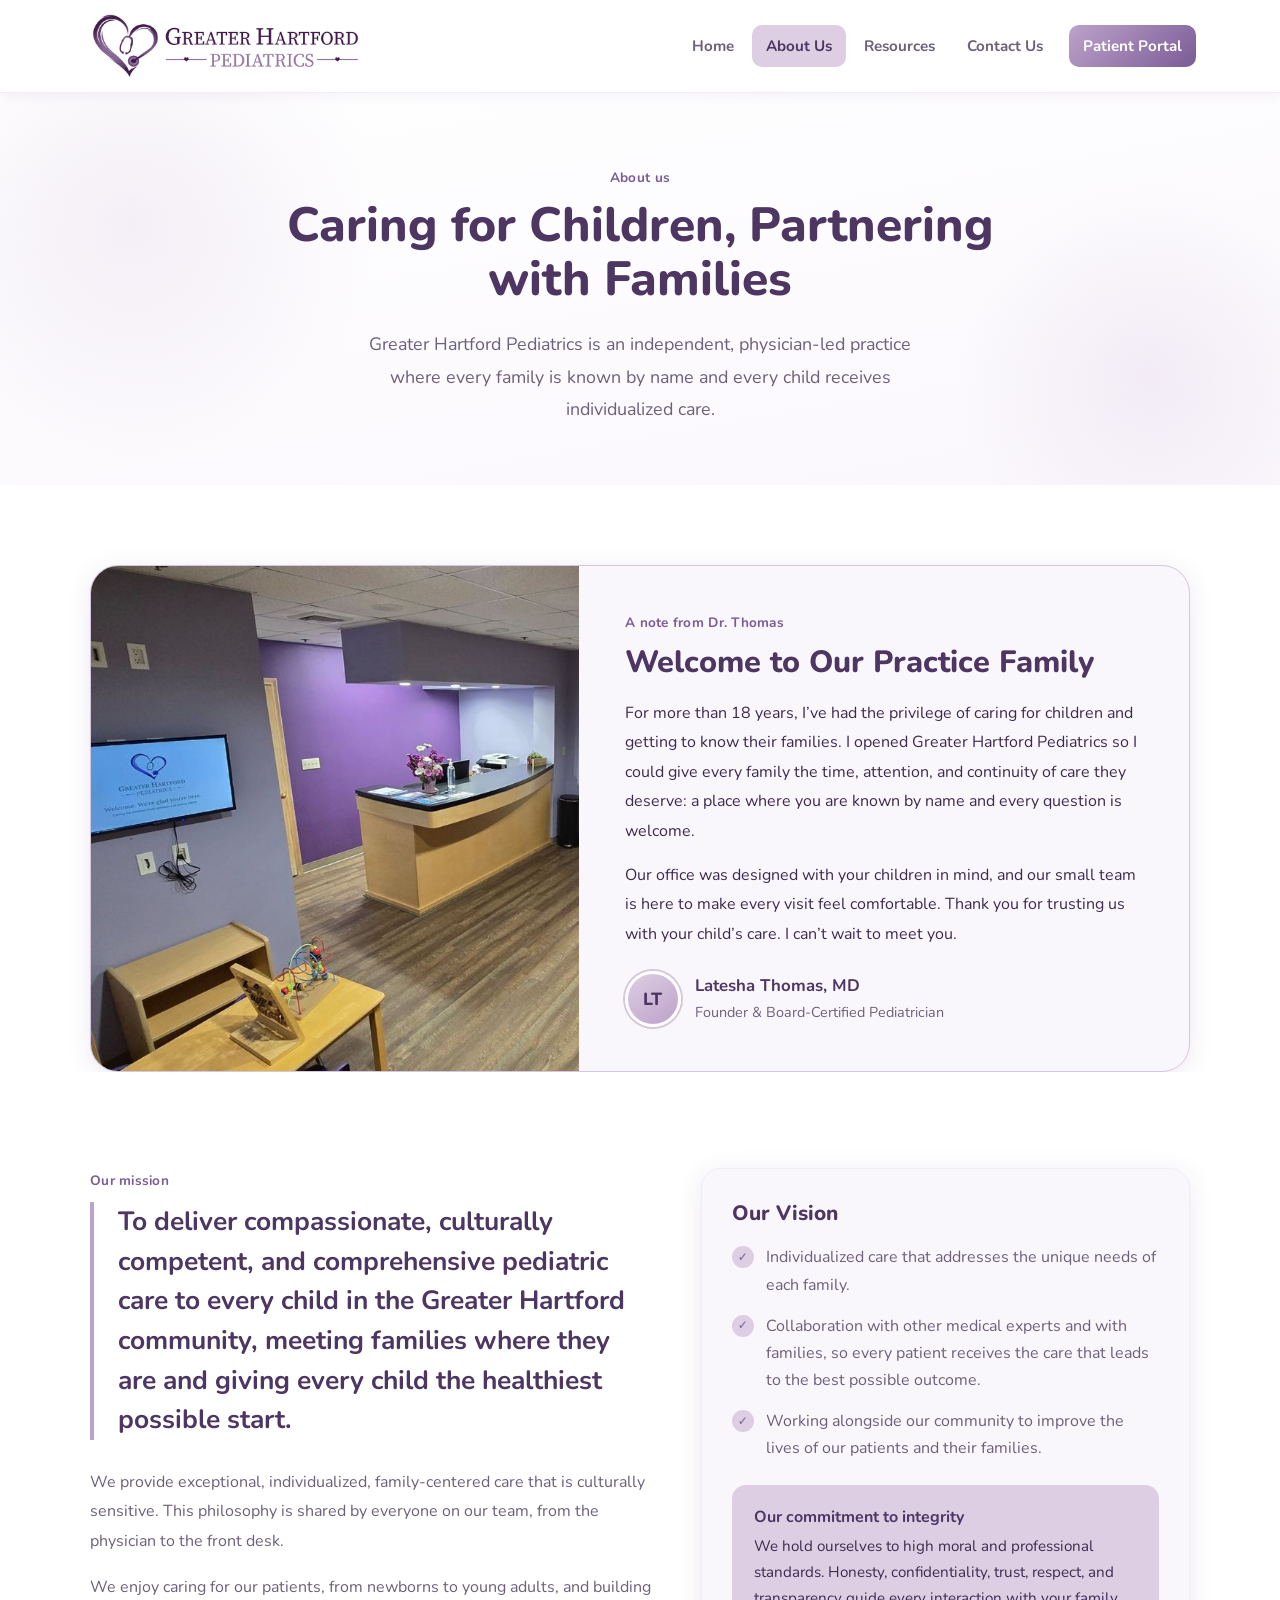
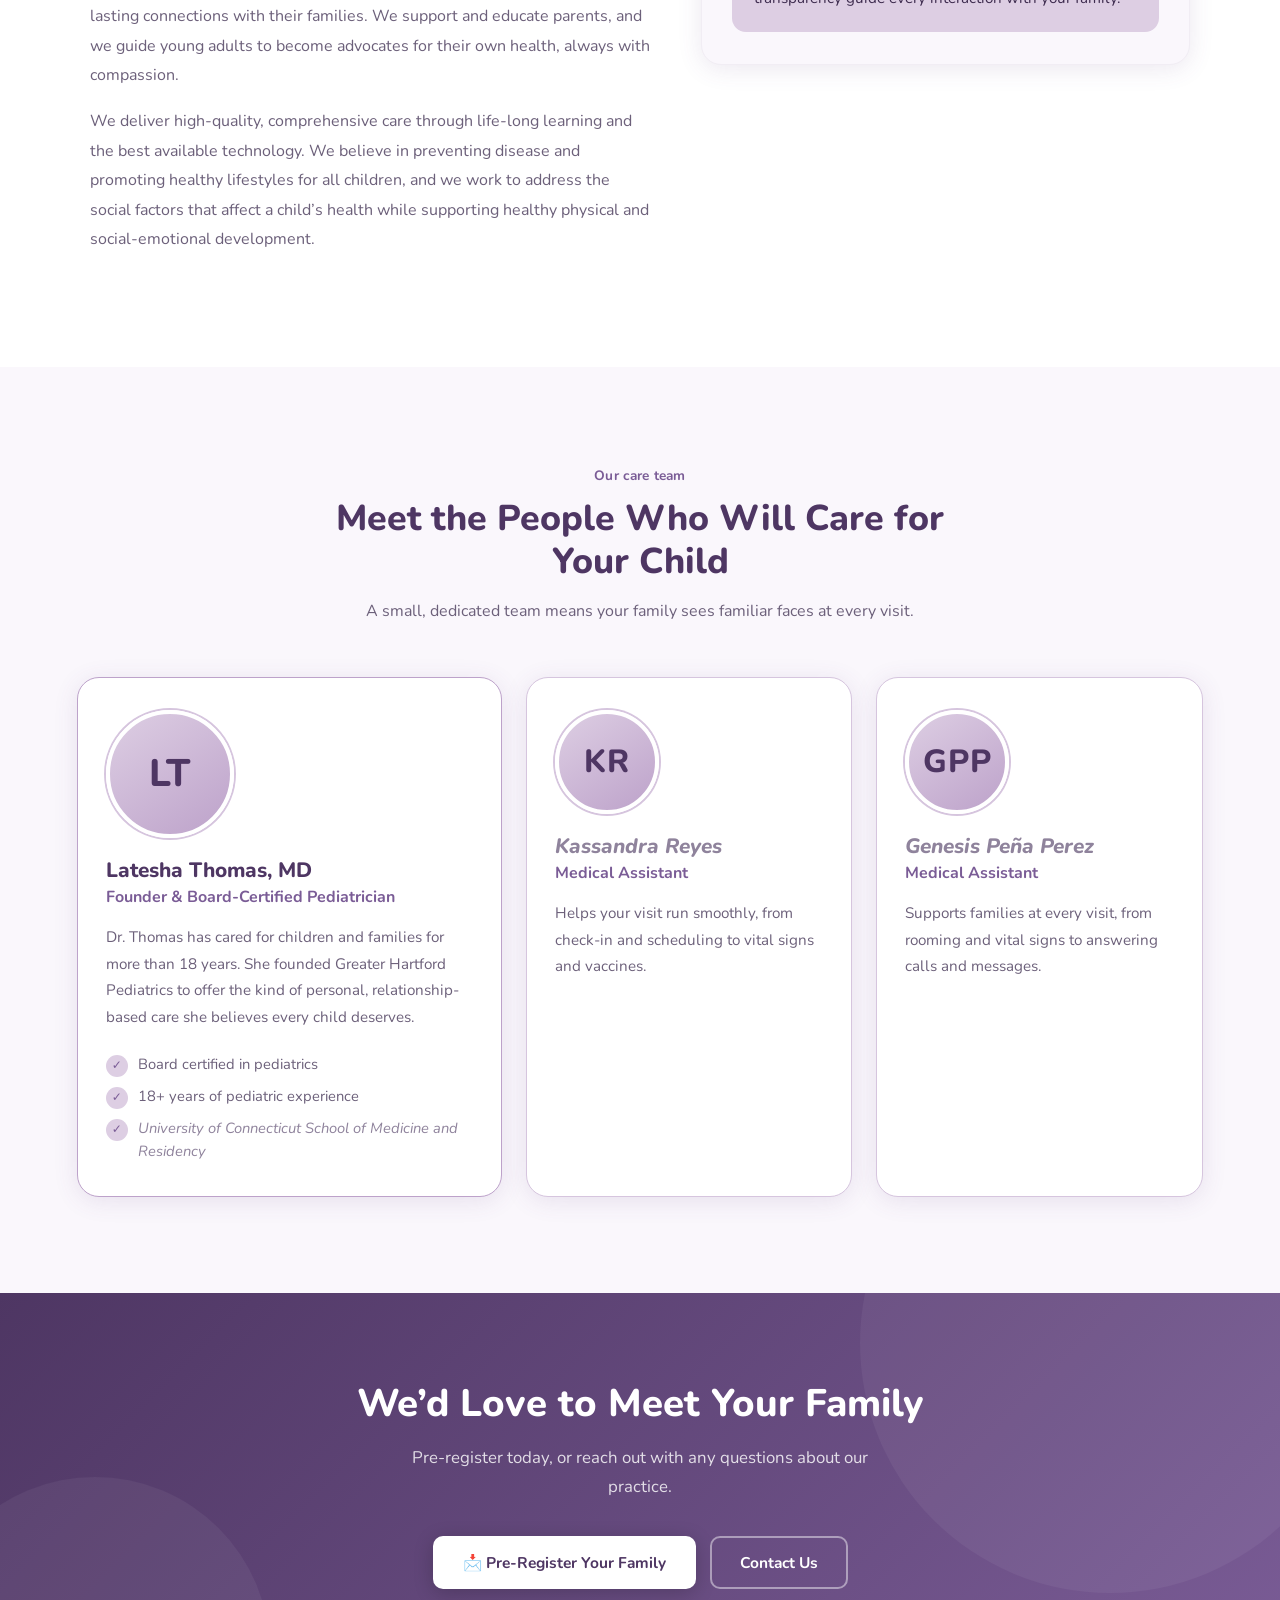
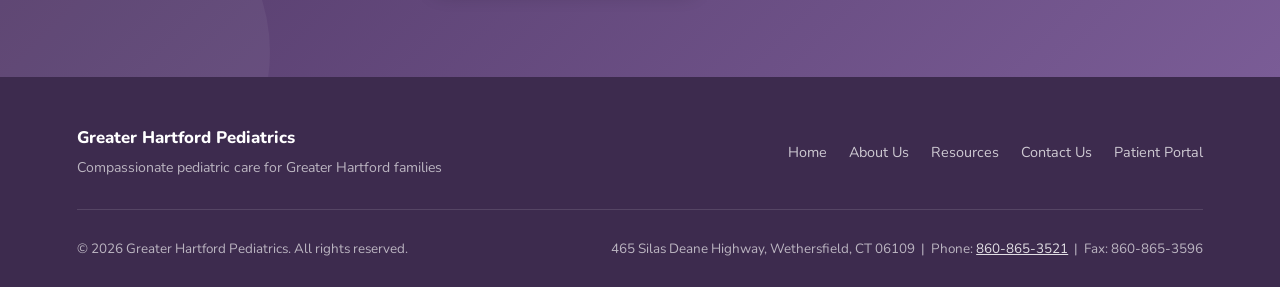
==== about.html @ f556ebed "Add files via upload" ====
<!DOCTYPE html>
<html lang="en">
<head>
<meta charset="UTF-8" />
<meta name="viewport" content="width=device-width, initial-scale=1, viewport-fit=cover" />
<title>About Us | Greater Hartford Pediatrics</title>
<meta name="description" content="Greater Hartford Pediatrics, 465 Silas Deane Highway, Wethersfield, CT. Compassionate pediatric care for children from newborn through age 21. Call 860-865-3521." />
<link rel="preconnect" href="https://fonts.googleapis.com" />
<link rel="preconnect" href="https://fonts.gstatic.com" crossorigin />
<link href="https://fonts.googleapis.com/css2?family=Nunito:wght@400;600;700;800&display=swap" rel="stylesheet" />
<link rel="stylesheet" href="styles.css" />
<link rel="icon" type="image/png" href="images/favicon.png" />
<link rel="apple-touch-icon" href="images/apple-touch-icon.png" />
</head>
<body>
<a href="#main" class="skip-link">Skip to main content</a>

<!-- ══ NAV ══════════════════════════════════ -->
<nav class="site-nav" aria-label="Main">
  <div class="nav-inner">
    <a href="index.html" class="nav-brand" aria-label="Greater Hartford Pediatrics home">
      <img src="images/logo-horizontal.png" alt="Greater Hartford Pediatrics" />
    </a>
    <button class="menu-toggle" aria-expanded="false" aria-controls="nav-links">Menu</button>
    <ul class="nav-links" id="nav-links">
      <li><a href="index.html">Home</a></li>
      <li><a href="about.html" aria-current="page">About Us</a></li>
      <li><a href="resources.html">Resources</a></li>
      <li><a href="contact.html">Contact Us</a></li>
      <li><a href="https://portal.letsdevelo.com/ghpediatrics" class="portal-link" target="_blank" rel="noopener noreferrer">Patient Portal</a></li>
    </ul>
  </div>
</nav>

<main id="main">
<section id="page-about" data-page="about" aria-label="About us">
  <div class="hero page-hero">
    <div class="hero-inner">
      <span class="section-label">About us</span>
      <h1>Caring for Children, Partnering with Families</h1>
      <p class="hero-sub" style="margin-bottom:0;">Greater Hartford Pediatrics is an independent, physician-led practice where every family is known by name and every child receives individualized care.</p>
    </div>
  </div>


  <section class="welcome-note" aria-labelledby="note-title">
    <div class="note-card">
      <img src="images/office-waiting-room.jpg" alt="The Greater Hartford Pediatrics waiting room" />
      <div class="note-body">
        <span class="section-label">A note from Dr. Thomas</span>
        <h2 id="note-title">Welcome to Our Practice Family</h2>
        <p>For more than 18 years, I’ve had the privilege of caring for children and getting to know their families. I opened Greater Hartford Pediatrics so I could give every family the time, attention, and continuity of care they deserve: a place where you are known by name and every question is welcome.</p>
        <p>Our office was designed with your children in mind, and our small team is here to make every visit feel comfortable. Thank you for trusting us with your child’s care. I can’t wait to meet you.</p>
        <div class="signature">
          <div class="avatar" aria-hidden="true">LT</div>
          <div><strong>Latesha Thomas, MD</strong><span>Founder &amp; Board-Certified Pediatrician</span></div>
        </div>
      </div>
    </div>
  </section>
  <div class="mission-wrap">
    <div class="mission-grid">
      <div>
        <span class="section-label">Our mission</span>
        <p class="mission-statement">To deliver compassionate, culturally competent, and comprehensive pediatric care to every child in the Greater Hartford community, meeting families where they are and giving every child the healthiest possible start.</p>
        <div class="mission-body">
          <p>We provide exceptional, individualized, family-centered care that is culturally sensitive. This philosophy is shared by everyone on our team, from the physician to the front desk.</p>
          <p>We enjoy caring for our patients, from newborns to young adults, and building lasting connections with their families. We support and educate parents, and we guide young adults to become advocates for their own health, always with compassion.</p>
          <p>We deliver high-quality, comprehensive care through life-long learning and the best available technology. We believe in preventing disease and promoting healthy lifestyles for all children, and we work to address the social factors that affect a child’s health while supporting healthy physical and social-emotional development.</p>
        </div>
      </div>
      <div class="vision-card">
        <h3>Our Vision</h3>
        <ul>
          <li><span class="check" aria-hidden="true">✓</span><span>Individualized care that addresses the unique needs of each family.</span></li>
          <li><span class="check" aria-hidden="true">✓</span><span>Collaboration with other medical experts and with families, so every patient receives the care that leads to the best possible outcome.</span></li>
          <li><span class="check" aria-hidden="true">✓</span><span>Working alongside our community to improve the lives of our patients and their families.</span></li>
        </ul>
        <div class="integrity">
          <strong>Our commitment to integrity</strong>
          <p>We hold ourselves to high moral and professional standards. Honesty, confidentiality, trust, respect, and transparency guide every interaction with your family.</p>
        </div>
      </div>
    </div>
  </div>

  <section class="team" aria-labelledby="team-title">
    <div class="section-header">
      <span class="section-label">Our care team</span>
      <h2 id="team-title">Meet the People Who Will Care for Your Child</h2>
      <p>A small, dedicated team means your family sees familiar faces at every visit.</p>
    </div>
    <div class="team-grid">
      <article class="profile lead">
        <div class="avatar" aria-hidden="true">LT</div>
        <h3>Latesha Thomas, MD</h3>
        <div class="role">Founder &amp; Board-Certified Pediatrician</div>
        <p>Dr. Thomas has cared for children and families for more than 18 years. She founded Greater Hartford Pediatrics to offer the kind of personal, relationship-based care she believes every child deserves.</p>
        <ul class="facts">
          <li><span class="check" aria-hidden="true">✓</span>Board certified in pediatrics</li>
          <li><span class="check" aria-hidden="true">✓</span>18+ years of pediatric experience</li>
          <li><span class="check" aria-hidden="true">✓</span><span class="placeholder">University of Connecticut School of Medicine and Residency</span></li>
        </ul>
      </article>

      <article class="profile">
        <div class="avatar" aria-hidden="true">KR</div>
        <h3 class="placeholder">Kassandra Reyes</h3>
        <div class="role">Medical Assistant</div>
        <p>Helps your visit run smoothly, from check-in and scheduling to vital signs and vaccines.</p>
        <ul class="facts">
        </ul>
      </article>

      <article class="profile">
        <div class="avatar" aria-hidden="true">GPP</div>
        <h3 class="placeholder">Genesis Peña Perez</h3>
        <div class="role">Medical Assistant</div>
        <p>Supports families at every visit, from rooming and vital signs to answering calls and messages.</p>
        <ul class="facts">
        </ul>
      </article>
    </div>
  </section>

  <section class="contact-cta">
    <h2>We’d Love to Meet Your Family</h2>
    <p>Pre-register today, or reach out with any questions about our practice.</p>
    <div class="btn-row">
      <a href="https://forms.gle/T2b1rYKg3tCvn9UZ8" target="_blank" rel="noopener noreferrer" class="btn btn-white-solid">📩 Pre-Register Your Family</a>
      <a href="contact.html" class="btn btn-outline-white">Contact Us</a>
    </div>
  </section>
</section>
</main>

<!-- ══ FOOTER ══════════════════════════════ -->
<footer>
  <div class="footer-top">
    <div class="footer-brand">
      <strong>Greater Hartford Pediatrics</strong>
      <span>Compassionate pediatric care for Greater Hartford families</span>
    </div>
    <nav class="footer-links" aria-label="Footer">
      <a href="index.html">Home</a>
      <a href="about.html">About Us</a>
      <a href="resources.html">Resources</a>
      <a href="contact.html">Contact Us</a>
      <a href="https://portal.letsdevelo.com/ghpediatrics" target="_blank" rel="noopener noreferrer">Patient Portal</a>
    </nav>
  </div>
  <div class="footer-bottom">
    <span>© 2026 Greater Hartford Pediatrics. All rights reserved.</span>
    <span>465 Silas Deane Highway, Wethersfield, CT 06109 &nbsp;|&nbsp; Phone: <a href="tel:+18608653521" style="color:rgba(255,255,255,.85);">860-865-3521</a> &nbsp;|&nbsp; Fax: 860-865-3596</span>
  </div>
</footer>


<script>
  (function () {
    var links = document.getElementById('nav-links');
    var toggle = document.querySelector('.menu-toggle');
    toggle.addEventListener('click', function () {
      var open = links.classList.toggle('open');
      toggle.setAttribute('aria-expanded', open ? 'true' : 'false');
    });
  })();
</script>
</body>
</html>
---- styles.css ----
*, *::before, *::after { box-sizing: border-box; margin: 0; padding: 0; }

  :root {
    color-scheme: light;
    --white:        #FFFFFF;
    --surface:      #FFFFFF;
    --off-white:    #FFFFFF;
    --orchid-light: #F1EDF4;
    --orchid:       #D6C5DE;
    --lavender:     #DDCEE3;
    --purple:       #BDA2CA;
    --purple-dark:  #7a5c96;
    --purple-deeper:#4e3663;
    --text:         #3d2b4e;
    --text-muted:   #6c607a;
    --text-light:   #8f839c;
    --band-1:       #4e3663;
    --band-2:       #7a5c96;
    --footer-bg:    #3d2b4e;
    --logo-pill:    transparent;
    --radius: 16px;
    --shadow: 0 4px 24px rgba(98, 68, 130, .12);
    --shadow-lg: 0 12px 48px rgba(98, 68, 130, .18);
    --font: 'Nunito', 'Calibri', 'Segoe UI', system-ui, -apple-system, sans-serif;

    box-sizing: border-box;
    padding-top: env(safe-area-inset-top, 0px);
    padding-bottom: env(safe-area-inset-bottom, 0px);
  }

  html { scroll-behavior: smooth; scroll-padding-top: env(safe-area-inset-top, 0px); }
  body {
    font-family: var(--font);
    background: var(--off-white);
    color: var(--text);
    line-height: 1.6;
    min-height: 100%;
  }
  img { max-width: 100%; }
  a { color: inherit; }
  :focus-visible { outline: 3px solid var(--purple); outline-offset: 3px; border-radius: 6px; }

  .skip-link {
    position: absolute; top: -60px; left: 0; z-index: 100;
    background: var(--band-1); color: #fff; padding: 10px 16px; text-decoration: none;
  }
  .skip-link:focus { top: env(safe-area-inset-top, 0px); }

  /* ── NAV ─────────────────────────────── */
  body::before {
    content: ""; position: fixed; inset: 0 0 auto; height: env(safe-area-inset-top, 0px);
    z-index: 10; background: var(--surface);
  }
  .site-nav {
    position: sticky; top: env(safe-area-inset-top, 0px); z-index: 20;
    background: var(--surface);
    border-bottom: 1px solid var(--orchid-light);
    box-shadow: 0 2px 12px rgba(98,68,130,.07);
  }
  .nav-inner {
    max-width: 1240px; margin: 0 auto;
    padding: 10px 5vw;
    display: flex; align-items: center; justify-content: space-between; gap: 20px;
  }
  .nav-brand {
    display: inline-flex; align-items: center; text-decoration: none;
    background: var(--logo-pill); border-radius: 12px; padding: 4px 8px;
  }
  .nav-brand img { height: 64px; width: auto; display: block; }
  .nav-links { display: flex; align-items: center; gap: 4px; list-style: none; }
  .nav-links a {
    display: block; text-decoration: none; color: var(--text-muted);
    font-weight: 700; font-size: .95rem; padding: 9px 14px; border-radius: 10px;
    transition: background .2s, color .2s;
  }
  .nav-links a:hover { background: var(--orchid-light); color: var(--purple-deeper); }
  .nav-links a[aria-current="page"] { color: var(--purple-deeper); background: var(--lavender); }
  .nav-links .portal-link {
    background: linear-gradient(135deg, #BDA2CA, #7a5c96); color: #fff; margin-left: 8px;
  }
  .nav-links .portal-link:hover { background: linear-gradient(135deg, #7a5c96, #4e3663); color: #fff; }
  .menu-toggle {
    display: none; background: none; border: 2px solid var(--orchid); border-radius: 10px;
    color: var(--purple-deeper); font: 700 .9rem var(--font); padding: 8px 14px; cursor: pointer;
  }

  /* ── SHARED ──────────────────────────── */
  .section-label {
    display: inline-block; color: var(--purple-dark);
    font-size: .85rem; font-weight: 700; letter-spacing: .02em; margin-bottom: 10px;
  }
  h1, h2, h3 { color: var(--purple-deeper); line-height: 1.2; }
  .section-header { text-align: center; margin: 0 auto 52px; max-width: 640px; }
  .section-header h2 { font-size: clamp(1.8rem, 2.8vw, 2.4rem); font-weight: 800; margin-bottom: 14px; }
  .section-header p { color: var(--text-muted); line-height: 1.75; }
  .check {
    width: 22px; height: 22px; border-radius: 50%;
    background: var(--lavender); color: var(--purple-dark);
    display: inline-flex; align-items: center; justify-content: center;
    font-size: .75rem; font-weight: 800; flex-shrink: 0; margin-top: 2px;
  }
  .btn {
    display: inline-flex; align-items: center; justify-content: center; gap: 8px;
    padding: 14px 28px; border-radius: 10px; font: 700 .97rem var(--font);
    text-decoration: none; cursor: pointer; border: 2px solid transparent;
    transition: transform .15s, box-shadow .2s, background .2s, border-color .2s;
  }
  .btn-primary {
    background: linear-gradient(135deg, #BDA2CA, #7a5c96); color: #fff;
    box-shadow: 0 4px 16px rgba(98,68,130,.3);
  }
  .btn-primary:hover { transform: translateY(-2px); box-shadow: 0 8px 24px rgba(98,68,130,.35); }
  .btn-secondary { background: var(--surface); color: var(--purple-dark); border-color: var(--orchid); }
  .btn-secondary:hover { border-color: var(--purple); transform: translateY(-2px); }
  .btn-white-solid { background: #fff; color: #4e3663; box-shadow: 0 4px 20px rgba(0,0,0,.2); }
  .btn-white-solid:hover { transform: translateY(-3px); }
  .btn-outline-white { background: transparent; color: #fff; border-color: rgba(255,255,255,.45); }
  .btn-outline-white:hover { border-color: #fff; background: rgba(255,255,255,.1); }
  .btn-row { display: flex; gap: 14px; flex-wrap: wrap; }

  /* ── HERO ────────────────────────────── */
  .hero {
    padding: 84px 6vw 76px; text-align: center; position: relative; overflow: hidden;
    background: linear-gradient(170deg, #FFFFFF 0%, #FAF7FC 100%);
  }
  .hero::before, .hero::after { content: ''; position: absolute; border-radius: 50%; pointer-events: none; }
  .hero::before {
    top: -120px; left: -120px; width: 500px; height: 500px;
    background: radial-gradient(circle, var(--lavender) 0%, transparent 70%); opacity: .3;
  }
  .hero::after {
    bottom: -100px; right: -80px; width: 420px; height: 420px;
    background: radial-gradient(circle, var(--purple) 0%, transparent 65%); opacity: .15;
  }
  .hero-inner { position: relative; z-index: 1; max-width: 760px; margin: 0 auto; }
  .hero-chip {
    display: inline-flex; align-items: center; gap: 8px;
    background: var(--surface); border: 1px solid var(--orchid); color: var(--purple-dark);
    padding: 7px 18px; border-radius: 24px; font-size: .85rem; font-weight: 700;
    margin-bottom: 28px; box-shadow: var(--shadow);
  }
  .hero h1 { font-size: clamp(2.2rem, 5vw, 3.5rem); font-weight: 800; line-height: 1.12; margin-bottom: 22px; }
  .hero h1 span { color: var(--purple-dark); display: block; }
  .hero-sub { font-size: 1.12rem; color: var(--text-muted); max-width: 580px; margin: 0 auto 36px; line-height: 1.8; }
  .hero .btn-row { justify-content: center; }

  .page-hero { padding: 72px 6vw 60px; }
  .page-hero h1 { font-size: clamp(2rem, 4.2vw, 3rem); }

  /* ── STRIP ───────────────────────────── */
  .opening-strip {
    background: linear-gradient(135deg, var(--band-1), var(--band-2));
    padding: 38px 6vw; display: flex; align-items: center; justify-content: center;
    gap: 44px; flex-wrap: wrap; text-align: center;
  }
  .os-item strong { display: block; font-size: 1.4rem; font-weight: 800; color: #fff; line-height: 1.1; margin-bottom: 4px; }
  .os-item span { font-size: .85rem; font-weight: 600; color: rgba(255,255,255,.72); }
  .os-divider { width: 1px; height: 50px; background: rgba(255,255,255,.22); }

  /* ── MISSION / ABOUT ─────────────────── */
  .about {
    padding: 96px 6vw; display: grid; grid-template-columns: 1fr 1fr;
    gap: 72px; align-items: center; max-width: 1200px; margin: 0 auto;
  }
  .about-visual { position: relative; }
  .about-blob {
    width: 100%; border-radius: 30px 30px 80px 30px;
    background: linear-gradient(145deg, #DDCEE3, #D6C5DE);
    min-height: 420px; display: flex; align-items: center; justify-content: center;
    box-shadow: var(--shadow-lg); position: relative; overflow: hidden;
  }
  .about-blob::before {
    content: ''; position: absolute; top: -60px; right: -60px;
    width: 220px; height: 220px; border-radius: 50%; background: rgba(255,255,255,.35);
  }
  .about-blob::after {
    content: ''; position: absolute; bottom: -40px; left: -40px;
    width: 180px; height: 180px; border-radius: 50%; background: rgba(189,162,202,.45);
  }
  .about-blob img { width: 58%; max-width: 280px; position: relative; z-index: 1; filter: drop-shadow(0 8px 18px rgba(78,54,99,.18)); }
  .about-float {
    position: absolute; bottom: -20px; right: -20px; z-index: 2;
    background: var(--surface); border-radius: 16px; padding: 16px 20px;
    box-shadow: var(--shadow-lg); display: flex; align-items: center; gap: 12px;
  }
  .af-icon {
    width: 40px; height: 40px; border-radius: 10px; background: var(--lavender);
    display: flex; align-items: center; justify-content: center; font-size: 1.2rem;
  }
  .about-float strong { display: block; font-size: .92rem; font-weight: 700; color: var(--purple-deeper); }
  .about-float span { font-size: .8rem; color: var(--text-muted); }
  .about-content h2 { font-size: clamp(1.8rem, 2.8vw, 2.4rem); font-weight: 800; margin-bottom: 18px; }
  .about-content p { color: var(--text-muted); line-height: 1.85; margin-bottom: 14px; }
  .about-list { list-style: none; margin: 24px 0 32px; display: flex; flex-direction: column; gap: 12px; }
  .about-list li { display: flex; align-items: flex-start; gap: 12px; color: var(--text-muted); }

  /* Mission block */
  .mission-wrap { background: var(--surface); padding: 96px 6vw; }
  .mission-grid { max-width: 1100px; margin: 0 auto; display: grid; grid-template-columns: 1.15fr 1fr; gap: 48px; align-items: start; }
  .mission-statement {
    font-size: clamp(1.3rem, 2.2vw, 1.65rem); font-weight: 700; color: var(--purple-deeper);
    line-height: 1.5; padding-left: 24px; border-left: 4px solid var(--purple); margin-bottom: 28px;
  }
  .mission-body p { color: var(--text-muted); line-height: 1.85; margin-bottom: 16px; }
  .vision-card {
    background: #FAF7FC; border: 1px solid var(--orchid-light); border-radius: 20px;
    padding: 32px 30px; box-shadow: var(--shadow);
  }
  .vision-card h3 { font-size: 1.3rem; font-weight: 800; margin-bottom: 18px; }
  .vision-card ul { list-style: none; display: flex; flex-direction: column; gap: 14px; }
  .vision-card li { display: flex; gap: 12px; color: var(--text-muted); line-height: 1.7; }
  .integrity {
    margin-top: 22px; padding: 20px 22px; border-radius: 14px;
    background: var(--lavender); color: var(--purple-deeper);
  }
  .integrity strong { display: block; font-size: 1rem; margin-bottom: 4px; }
  .integrity p { color: var(--text); font-size: .95rem; line-height: 1.7; margin: 0; }

  /* ── SERVICES ────────────────────────── */
  .services { padding: 96px 6vw; }
  .services-grid {
    display: grid; grid-template-columns: repeat(auto-fit, minmax(250px, 1fr));
    gap: 20px; max-width: 1200px; margin: 0 auto;
  }
  .svc-card {
    background: var(--surface); border: 1px solid var(--orchid-light);
    border-radius: var(--radius); padding: 28px 24px;
  }
  .svc-icon {
    width: 52px; height: 52px; border-radius: 14px;
    background: linear-gradient(135deg, #DDCEE3, #D6C5DE);
    display: flex; align-items: center; justify-content: center;
    font-size: 1.5rem; margin-bottom: 18px;
  }
  .svc-card h3 { font-size: 1.05rem; font-weight: 700; margin-bottom: 8px; }
  .svc-card p { font-size: .92rem; color: var(--text-muted); line-height: 1.7; }

  /* ── PORTAL BAND ─────────────────────── */
  .portal-band { padding: 0 6vw 96px; }
  .portal-card {
    max-width: 1100px; margin: 0 auto; background: var(--surface);
    border: 1px solid var(--orchid); border-radius: 24px; box-shadow: var(--shadow);
    padding: 40px 44px; display: flex; align-items: center; justify-content: space-between; gap: 28px; flex-wrap: wrap;
  }
  .portal-card h2 { font-size: 1.6rem; font-weight: 800; margin-bottom: 8px; }
  .portal-card p { color: var(--text-muted); max-width: 560px; }

  /* ── TEAM ────────────────────────────── */
  .team { padding: 96px 6vw; background: #FAF7FC; }
  .team-grid {
    max-width: 1150px; margin: 0 auto; display: grid;
    grid-template-columns: 1.3fr 1fr 1fr; gap: 24px; align-items: stretch;
  }
  .profile {
    background: var(--surface); border: 1px solid var(--orchid); border-radius: 22px;
    padding: 32px 28px; box-shadow: var(--shadow); display: flex; flex-direction: column;
  }
  .profile.lead { border-color: var(--purple); }
  .avatar {
    width: 104px; height: 104px; border-radius: 50%; margin-bottom: 20px;
    background: linear-gradient(145deg, #DDCEE3, #BDA2CA);
    display: flex; align-items: center; justify-content: center;
    color: #4e3663; font-weight: 800; font-size: 2rem; letter-spacing: .02em;
    border: 4px solid var(--surface); box-shadow: 0 0 0 2px var(--orchid);
  }
  .profile.lead .avatar { width: 128px; height: 128px; font-size: 2.4rem; }
  .profile h3 { font-size: 1.3rem; font-weight: 800; margin-bottom: 2px; }
  .profile .role { color: var(--purple-dark); font-weight: 700; margin-bottom: 14px; }
  .profile p { color: var(--text-muted); font-size: .95rem; line-height: 1.75; margin-bottom: 12px; }
  .profile .facts { list-style: none; display: flex; flex-direction: column; gap: 8px; margin-top: auto; padding-top: 10px; }
  .profile .facts li { display: flex; gap: 10px; color: var(--text-muted); font-size: .92rem; }
  .placeholder { color: var(--text-light); font-style: italic; }

  /* ── RESOURCES ───────────────────────── */
  .res-nav {
    display: flex; flex-wrap: wrap; justify-content: center; gap: 10px; margin-top: 28px;
  }
  .res-nav a {
    text-decoration: none; background: var(--surface); border: 1px solid var(--orchid);
    color: var(--purple-dark); font-weight: 700; font-size: .9rem; padding: 8px 16px; border-radius: 20px;
  }
  .res-nav a:hover { border-color: var(--purple); color: var(--purple-deeper); }
  .res-body { max-width: 1100px; margin: 0 auto; padding: 72px 6vw 96px; display: flex; flex-direction: column; gap: 64px; }
  .res-section { scroll-margin-top: calc(env(safe-area-inset-top, 0px) + 100px); }
  .res-head { display: flex; align-items: center; gap: 16px; margin-bottom: 8px; }
  .res-head .svc-icon { margin: 0; }
  .res-head h2 { font-size: 1.6rem; font-weight: 800; }
  .res-intro { color: var(--text-muted); margin: 0 0 22px 68px; max-width: 640px; }
  .res-list { list-style: none; display: grid; grid-template-columns: repeat(auto-fill, minmax(300px, 1fr)); gap: 16px; }
  .res-link {
    display: flex; flex-direction: column; gap: 6px; height: 100%;
    text-decoration: none; background: var(--surface); border: 1px solid var(--orchid-light);
    border-radius: 14px; padding: 20px 22px; transition: border-color .2s, box-shadow .2s;
  }
  .res-link:hover { border-color: var(--purple); box-shadow: var(--shadow); }
  .res-link strong { color: var(--purple-deeper); font-size: 1rem; }
  .res-link span { color: var(--text-muted); font-size: .92rem; line-height: 1.6; }
  .res-link .src { color: var(--purple-dark); font-size: .82rem; font-weight: 700; margin-top: auto; padding-top: 6px; }
  .crisis {
    max-width: 1100px; margin: 0 auto; border-radius: 16px; padding: 20px 24px;
    background: var(--lavender); color: var(--purple-deeper); display: flex; gap: 14px; align-items: flex-start;
  }
  .crisis p { color: var(--text); line-height: 1.7; }
  .crisis a { color: var(--purple-deeper); font-weight: 800; }
  .disclaimer { color: var(--text-light); font-size: .88rem; text-align: center; max-width: 720px; margin: 0 auto; }

  /* ── CONTACT ─────────────────────────── */
  .contact-wrap { padding: 72px 6vw 96px; }
  .contact-grid { max-width: 1100px; margin: 0 auto; display: grid; grid-template-columns: 1fr 1fr; gap: 48px; align-items: start; }
  .doctor-hours {
    background: linear-gradient(135deg, var(--band-1), var(--band-2)); color: #fff;
    border-radius: 20px; padding: 28px 30px; margin-bottom: 20px; box-shadow: var(--shadow-lg);
    display: flex; gap: 16px; align-items: flex-start;
  }
  .doctor-hours .dh-icon { font-size: 1.8rem; line-height: 1; }
  .doctor-hours strong { display: block; font-size: 1.2rem; margin-bottom: 4px; }
  .doctor-hours p { color: rgba(255,255,255,.88); }
  .info-cards { display: flex; flex-direction: column; gap: 16px; }
  .info-card {
    background: var(--surface); border: 1px solid var(--orchid); border-radius: var(--radius);
    padding: 22px 24px; display: flex; align-items: flex-start; gap: 16px; box-shadow: var(--shadow);
  }
  .info-icon {
    width: 44px; height: 44px; border-radius: 10px; background: var(--lavender);
    display: flex; align-items: center; justify-content: center; font-size: 1.2rem; flex-shrink: 0;
  }
  .info-card h3 { font-size: .98rem; font-weight: 700; margin-bottom: 4px; }
  .info-card p { font-size: .94rem; color: var(--text-muted); line-height: 1.65; }
  .info-card a { color: var(--purple-dark); font-weight: 700; }
  .contact-panel {
    background: var(--surface); border: 1px solid var(--orchid); border-radius: 24px;
    padding: 36px 34px; box-shadow: var(--shadow);
  }
  .contact-panel h2 { font-size: 1.6rem; font-weight: 800; margin-bottom: 10px; }
  .contact-panel > p { color: var(--text-muted); margin-bottom: 24px; }
  .action-list { display: flex; flex-direction: column; gap: 12px; }
  .action-list .btn { width: 100%; }
  .urgent {
    margin-top: 28px; padding-top: 24px; border-top: 1px solid var(--orchid-light);
    display: flex; flex-direction: column; gap: 12px;
  }
  .urgent p { font-size: .93rem; color: var(--text-muted); display: flex; gap: 10px; }
  .urgent strong { color: var(--purple-deeper); }

  /* ── CTA BAND ────────────────────────── */
  .contact-cta {
    background: linear-gradient(135deg, var(--band-1) 0%, var(--band-2) 100%);
    padding: 88px 6vw; text-align: center; position: relative; overflow: hidden;
  }
  .contact-cta::before, .contact-cta::after { content: ''; position: absolute; border-radius: 50%; background: rgba(255,255,255,.05); }
  .contact-cta::before { width: 500px; height: 500px; top: -200px; right: -80px; }
  .contact-cta::after { width: 350px; height: 350px; bottom: -150px; left: -80px; }
  .contact-cta h2 { font-size: clamp(1.8rem, 3vw, 2.5rem); font-weight: 800; color: #fff; margin-bottom: 16px; position: relative; z-index: 1; }
  .contact-cta p { color: rgba(255,255,255,.82); font-size: 1.05rem; max-width: 520px; margin: 0 auto 34px; line-height: 1.75; position: relative; z-index: 1; }
  .contact-cta .btn-row { justify-content: center; position: relative; z-index: 1; }

  /* ── FOOTER ──────────────────────────── */
  footer { background: var(--footer-bg); color: rgba(255,255,255,.65); padding: 48px 6vw 28px; }
  .footer-top {
    max-width: 1200px; margin: 0 auto 28px; display: flex; align-items: center; justify-content: space-between;
    flex-wrap: wrap; gap: 20px; padding-bottom: 28px; border-bottom: 1px solid rgba(255,255,255,.12);
  }
  .footer-brand strong { display: block; color: #fff; font-size: 1.05rem; font-weight: 800; margin-bottom: 4px; }
  .footer-brand span { font-size: .88rem; }
  .footer-links { display: flex; gap: 22px; flex-wrap: wrap; }
  .footer-links a { color: rgba(255,255,255,.75); text-decoration: none; font-size: .9rem; }
  .footer-links a:hover { color: #fff; text-decoration: underline; }
  .footer-bottom { max-width: 1200px; margin: 0 auto; display: flex; justify-content: space-between; flex-wrap: wrap; gap: 10px; font-size: .84rem; }

  /* ── RESPONSIVE ──────────────────────── */
  @media (max-width: 1000px) {
    .team-grid { grid-template-columns: 1fr 1fr; }
    .profile.lead { grid-column: 1 / -1; }
  }
  @media (max-width: 900px) {
    .menu-toggle { display: inline-block; }
    .nav-links {
      display: none; position: absolute; left: 0; right: 0; top: 100%;
      flex-direction: column; align-items: stretch; gap: 4px;
      background: var(--surface); border-bottom: 1px solid var(--orchid); padding: 12px 5vw 18px;
      box-shadow: var(--shadow);
    }
    .nav-links.open { display: flex; }
    .nav-links .portal-link { margin-left: 0; text-align: center; }
    .about, .mission-grid, .contact-grid { grid-template-columns: 1fr; gap: 48px; }
    .os-divider { display: none; }
    .about-float { right: 12px; }
    .res-intro { margin-left: 0; }
  }
  @media (max-width: 640px) {
    .nav-brand img { height: 48px; }
    .team-grid { grid-template-columns: 1fr; }
    .hero { padding: 56px 6vw; }
    .btn-row .btn { width: 100%; }
    .portal-card { padding: 30px 24px; }
    .portal-card .btn { width: 100%; }
    .about-blob { min-height: 320px; }
  }

  /* ── PHOTOS / HUMAN TOUCH ────────────── */
  .hero-split { text-align: left; padding: 72px 6vw 80px; }
  .hero-split .hero-inner {
    max-width: 1200px; display: grid; grid-template-columns: 1.05fr 1fr; gap: 56px; align-items: center;
  }
  .hero-split .hero-sub { margin-left: 0; }
  .hero-split h1 { font-size: clamp(2rem, 3.8vw, 3rem); }
  .hero-split .btn-row { justify-content: flex-start; }
  .hero-photo { position: relative; }
  .hero-photo img {
    display: block; width: 100%; aspect-ratio: 5 / 4; object-fit: cover; object-position: 18% 50%;
    border-radius: 28px 28px 90px 28px; box-shadow: var(--shadow-lg);
  }
  .hero-photo .about-float { left: -24px; right: auto; bottom: 28px; }
  .about-blob.photo { padding: 0; }
  .about-blob.photo::before, .about-blob.photo::after { display: none; }
  .about-blob.photo img {
    width: 100%; max-width: none; height: 100%; min-height: 420px; object-fit: cover; object-position: 30% 50%;
    position: absolute; inset: 0; filter: none;
  }
  .gallery { padding: 0 6vw 96px; }
  .gallery-grid { max-width: 1200px; margin: 0 auto; display: grid; grid-template-columns: repeat(3, 1fr); gap: 24px; }
  .gallery figure {
    background: var(--surface); border: 1px solid var(--orchid-light); border-radius: 22px;
    overflow: hidden; box-shadow: var(--shadow);
  }
  .gallery img { display: block; width: 100%; aspect-ratio: 4 / 3; object-fit: cover; }
  .gallery figcaption { padding: 18px 22px 22px; }
  .gallery figcaption strong { display: block; color: var(--purple-deeper); font-size: 1.05rem; margin-bottom: 4px; }
  .gallery figcaption span { color: var(--text-muted); font-size: .93rem; line-height: 1.6; }
  .welcome-note { padding: 80px 6vw 0; background: var(--surface); }
  .note-card {
    max-width: 1100px; margin: 0 auto; display: grid; grid-template-columns: 1fr 1.25fr; gap: 0;
    background: #FAF7FC; border: 1px solid var(--orchid); border-radius: 28px; overflow: hidden; box-shadow: var(--shadow);
  }
  .note-card img { width: 100%; height: 100%; min-height: 360px; object-fit: cover; object-position: 22% 50%; display: block; }
  .note-body { padding: 44px 46px; }
  .note-body h2 { font-size: clamp(1.6rem, 2.4vw, 2rem); font-weight: 800; margin-bottom: 18px; }
  .note-body p { color: var(--text); line-height: 1.85; margin-bottom: 14px; }
  .signature { margin-top: 22px; display: flex; align-items: center; gap: 14px; }
  .signature .avatar { width: 56px; height: 56px; font-size: 1.1rem; margin: 0; border-width: 3px; }
  .signature strong { display: block; color: var(--purple-deeper); font-size: 1.05rem; }
  .signature span { color: var(--text-muted); font-size: .9rem; }
  .contact-photo { max-width: 1100px; margin: 0 auto 48px; position: relative; }
  .contact-photo img {
    display: block; width: 100%; height: clamp(220px, 34vw, 380px); object-fit: cover; object-position: 50% 55%;
    border-radius: 24px; box-shadow: var(--shadow-lg);
  }
  .contact-photo figcaption {
    position: absolute; left: 20px; bottom: 20px; background: rgba(255,255,255,.94); color: #4e3663;
    padding: 10px 18px; border-radius: 12px; font-weight: 700; font-size: .95rem; box-shadow: var(--shadow);
  }
  @media (max-width: 900px) {
    .hero-split { text-align: center; }
    .hero-split .hero-inner, .note-card { grid-template-columns: 1fr; }
    .hero-split .btn-row { justify-content: center; }
    .hero-split .hero-sub { margin-left: auto; }
    .hero-photo .about-float { left: 12px; bottom: -18px; }
    .gallery-grid { grid-template-columns: 1fr 1fr; }
    .note-card img { min-height: 240px; max-height: 320px; }
    .note-body { padding: 32px 26px; }
  }
  @media (max-width: 640px) { .gallery-grid { grid-template-columns: 1fr; } }
  @media (prefers-reduced-motion: reduce) {
    html { scroll-behavior: auto; }
    *, *::before, *::after { transition-duration: .01ms !important; animation-duration: .01ms !important; }
  }
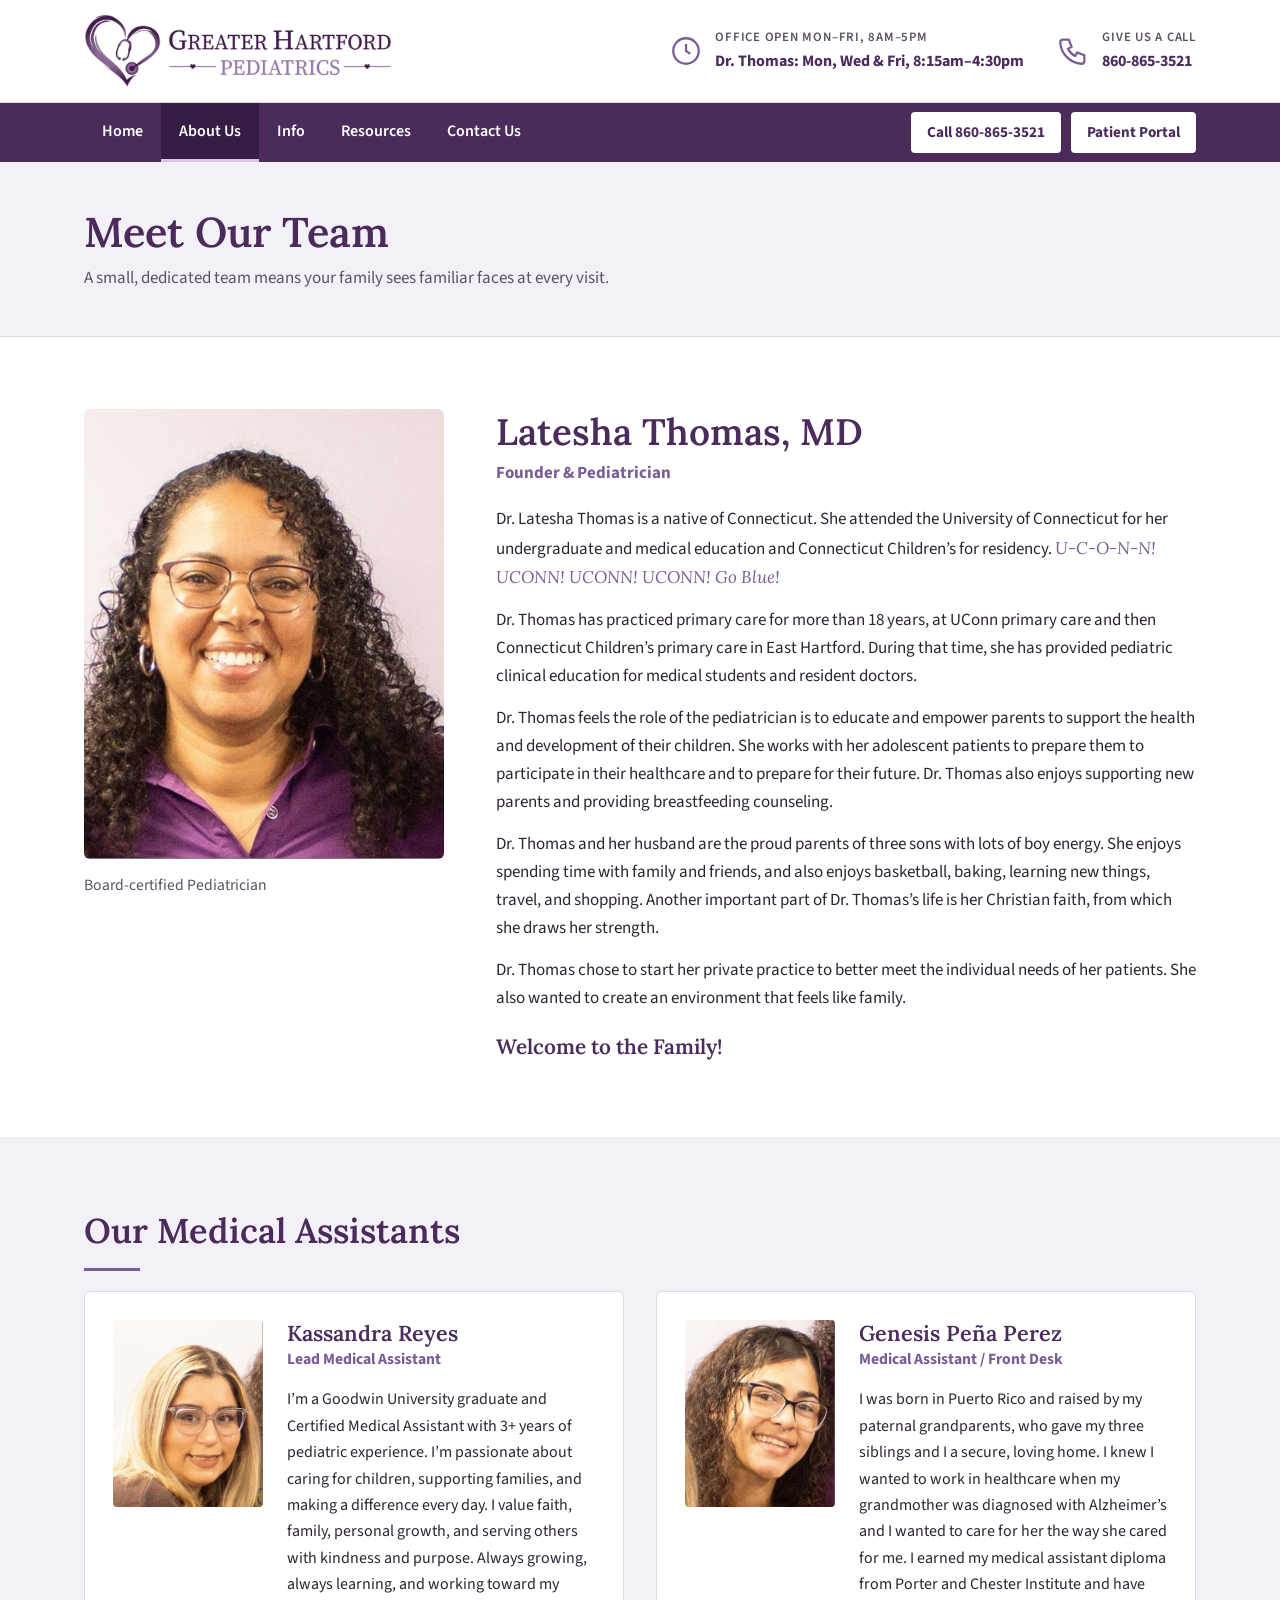
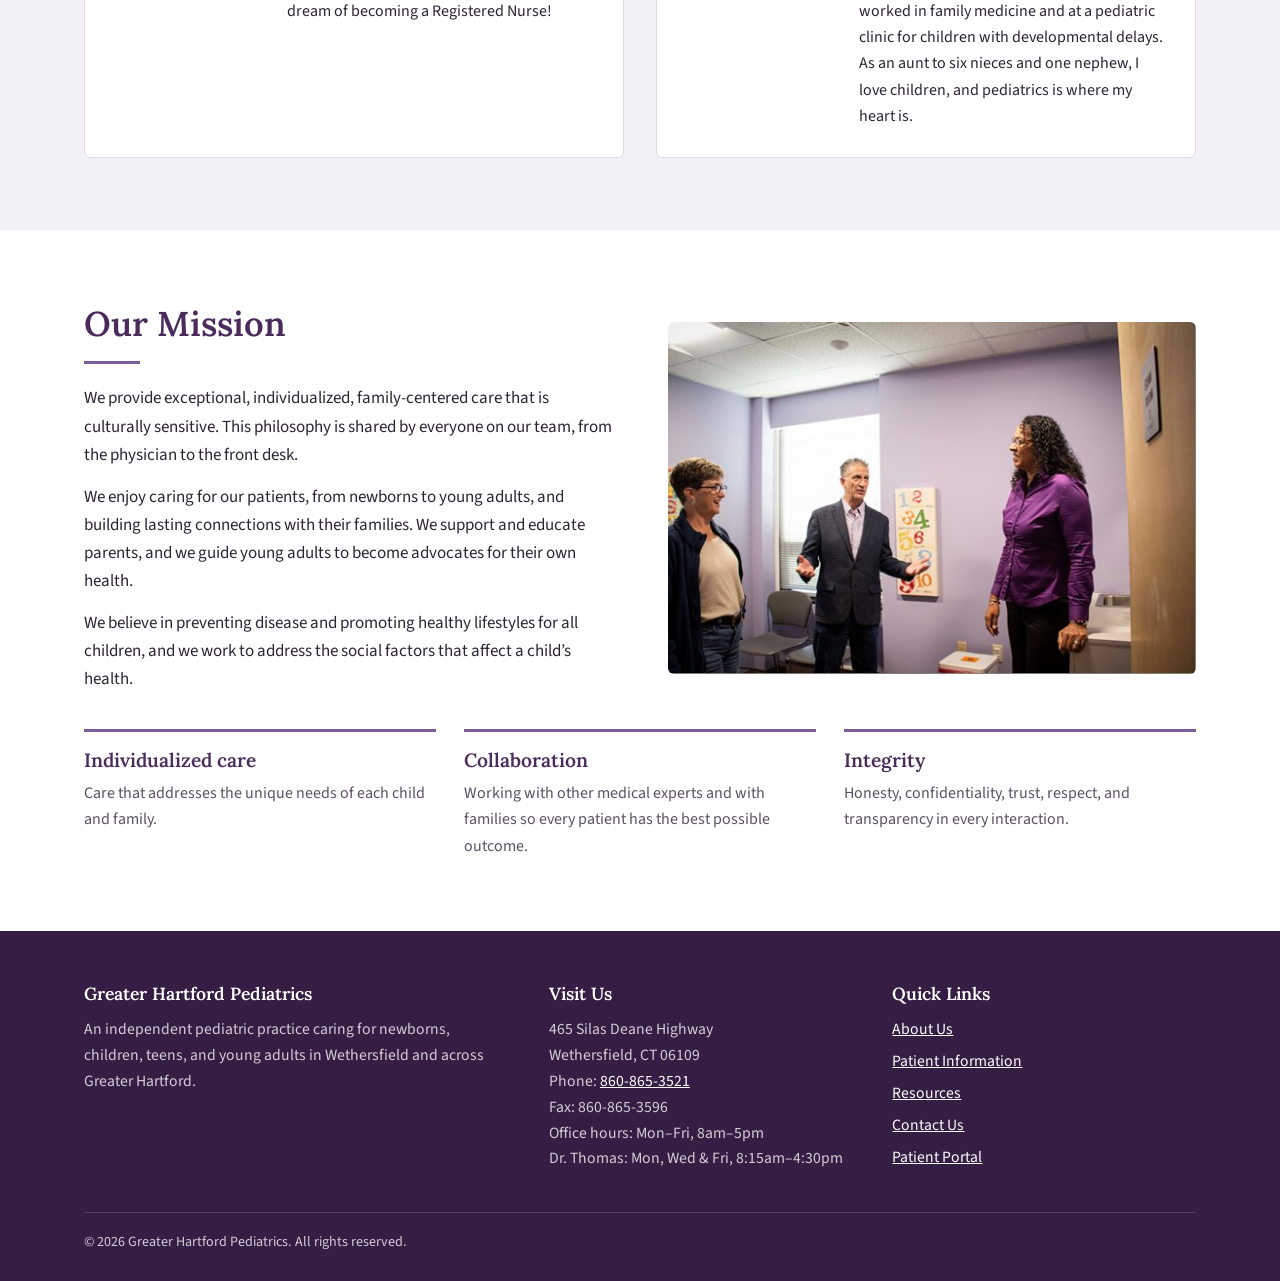
==== commit 2d4c57bd: "Add files via upload" ====
--- a/about.html
+++ b/about.html
@@ -3,11 +3,11 @@
 <head>
 <meta charset="UTF-8" />
 <meta name="viewport" content="width=device-width, initial-scale=1, viewport-fit=cover" />
-<title>About Us | Greater Hartford Pediatrics</title>
-<meta name="description" content="Greater Hartford Pediatrics, 465 Silas Deane Highway, Wethersfield, CT. Compassionate pediatric care for children from newborn through age 21. Call 860-865-3521." />
+<title>Meet Our Team | Greater Hartford Pediatrics</title>
+<meta name="description" content="Greater Hartford Pediatrics, 465 Silas Deane Highway, Wethersfield, CT. Dr. Latesha Thomas and team care for children from newborn through age 21. Call 860-865-3521." />
 <link rel="preconnect" href="https://fonts.googleapis.com" />
 <link rel="preconnect" href="https://fonts.gstatic.com" crossorigin />
-<link href="https://fonts.googleapis.com/css2?family=Nunito:wght@400;600;700;800&display=swap" rel="stylesheet" />
+<link href="https://fonts.googleapis.com/css2?family=Lora:wght@500;600;700&family=Source+Sans+3:wght@400;600;700&display=swap" rel="stylesheet" />
 <link rel="stylesheet" href="styles.css" />
 <link rel="icon" type="image/png" href="images/favicon.png" />
 <link rel="apple-touch-icon" href="images/apple-touch-icon.png" />
@@ -15,143 +15,132 @@
 <body>
 <a href="#main" class="skip-link">Skip to main content</a>
 
-<!-- ══ NAV ══════════════════════════════════ -->
-<nav class="site-nav" aria-label="Main">
-  <div class="nav-inner">
-    <a href="index.html" class="nav-brand" aria-label="Greater Hartford Pediatrics home">
-      <img src="images/logo-horizontal.png" alt="Greater Hartford Pediatrics" />
-    </a>
+<header class="masthead">
+  <div class="wrap">
+    <a href="index.html" class="brand" aria-label="Greater Hartford Pediatrics home"><img src="images/logo-horizontal.png" alt="Greater Hartford Pediatrics" /></a>
+    <div class="contact-blocks">
+      <div class="cblock hide-md">
+        <svg viewBox="0 0 24 24" fill="none" stroke="currentColor" stroke-width="1.6" aria-hidden="true"><circle cx="12" cy="12" r="9"/><path d="M12 7v5l3 2"/></svg>
+        <div><small>Office open Mon–Fri, 8am–5pm</small><strong>Dr. Thomas: Mon, Wed &amp; Fri, 8:15am–4:30pm</strong></div>
+      </div>
+      <a class="cblock" href="tel:+18608653521">
+        <svg viewBox="0 0 24 24" fill="none" stroke="currentColor" stroke-width="1.6" aria-hidden="true"><path d="M5 4h4l2 5-2.5 1.5a11 11 0 0 0 5 5L15 13l5 2v4a2 2 0 0 1-2 2A16 16 0 0 1 3 6a2 2 0 0 1 2-2"/></svg>
+        <div><small>Give us a call</small><strong>860-865-3521</strong></div>
+      </a>
+    </div>
+  </div>
+</header>
+
+<nav class="navbar" aria-label="Main">
+  <div class="wrap">
     <button class="menu-toggle" aria-expanded="false" aria-controls="nav-links">Menu</button>
     <ul class="nav-links" id="nav-links">
       <li><a href="index.html">Home</a></li>
       <li><a href="about.html" aria-current="page">About Us</a></li>
+      <li><a href="info.html">Info</a></li>
       <li><a href="resources.html">Resources</a></li>
       <li><a href="contact.html">Contact Us</a></li>
-      <li><a href="https://portal.letsdevelo.com/ghpediatrics" class="portal-link" target="_blank" rel="noopener noreferrer">Patient Portal</a></li>
     </ul>
+    <div class="nav-cta">
+      <a href="tel:+18608653521" class="hide-sm">Call 860-865-3521</a>
+      <a href="https://portal.letsdevelo.com/ghpediatrics" target="_blank" rel="noopener noreferrer">Patient Portal</a>
+    </div>
   </div>
 </nav>
 
 <main id="main">
-<section id="page-about" data-page="about" aria-label="About us">
-  <div class="hero page-hero">
-    <div class="hero-inner">
-      <span class="section-label">About us</span>
-      <h1>Caring for Children, Partnering with Families</h1>
-      <p class="hero-sub" style="margin-bottom:0;">Greater Hartford Pediatrics is an independent, physician-led practice where every family is known by name and every child receives individualized care.</p>
-    </div>
-  </div>
+<div>
+  <div class="page-title"><div class="wrap"><h1>Meet Our Team</h1><p>A small, dedicated team means your family sees familiar faces at every visit.</p></div></div>
 
-
-  <section class="welcome-note" aria-labelledby="note-title">
-    <div class="note-card">
-      <img src="images/office-waiting-room.jpg" alt="The Greater Hartford Pediatrics waiting room" />
-      <div class="note-body">
-        <span class="section-label">A note from Dr. Thomas</span>
-        <h2 id="note-title">Welcome to Our Practice Family</h2>
-        <p>For more than 18 years, I’ve had the privilege of caring for children and getting to know their families. I opened Greater Hartford Pediatrics so I could give every family the time, attention, and continuity of care they deserve: a place where you are known by name and every question is welcome.</p>
-        <p>Our office was designed with your children in mind, and our small team is here to make every visit feel comfortable. Thank you for trusting us with your child’s care. I can’t wait to meet you.</p>
-        <div class="signature">
-          <div class="avatar" aria-hidden="true">LT</div>
-          <div><strong>Latesha Thomas, MD</strong><span>Founder &amp; Board-Certified Pediatrician</span></div>
-        </div>
+  <section>
+    <div class="wrap doc">
+      <div>
+        <div class="photo"><img src="images/dr-thomas.jpg" alt="Dr. Latesha Thomas" style="object-position: 50% 30%;" /></div>
+        <p class="credentials">Board-certified Pediatrician</p>
+      </div>
+      <div>
+        <h2>Latesha Thomas, MD</h2>
+        <p class="role">Founder &amp; Pediatrician</p>
+        <p>Dr. Latesha Thomas is a native of Connecticut. She attended the University of Connecticut for her undergraduate and medical education and Connecticut Children’s for residency. <span class="cheer">U-C-O-N-N! UCONN! UCONN! UCONN! Go Blue!</span></p>
+        <p>Dr. Thomas has practiced primary care for more than 18 years, at UConn primary care and then Connecticut Children’s primary care in East Hartford. During that time, she has provided pediatric clinical education for medical students and resident doctors.</p>
+        <p>Dr. Thomas feels the role of the pediatrician is to educate and empower parents to support the health and development of their children. She works with her adolescent patients to prepare them to participate in their healthcare and to prepare for their future. Dr. Thomas also enjoys supporting new parents and providing breastfeeding counseling.</p>
+        <p>Dr. Thomas and her husband are the proud parents of three sons with lots of boy energy. She enjoys spending time with family and friends, and also enjoys basketball, baking, learning new things, travel, and shopping. Another important part of Dr. Thomas’s life is her Christian faith, from which she draws her strength.</p>
+        <p>Dr. Thomas chose to start her private practice to better meet the individual needs of her patients. She also wanted to create an environment that feels like family.</p>
+        <p class="signoff">Welcome to the Family!</p>
       </div>
     </div>
   </section>
-  <div class="mission-wrap">
-    <div class="mission-grid">
-      <div>
-        <span class="section-label">Our mission</span>
-        <p class="mission-statement">To deliver compassionate, culturally competent, and comprehensive pediatric care to every child in the Greater Hartford community, meeting families where they are and giving every child the healthiest possible start.</p>
-        <div class="mission-body">
-          <p>We provide exceptional, individualized, family-centered care that is culturally sensitive. This philosophy is shared by everyone on our team, from the physician to the front desk.</p>
-          <p>We enjoy caring for our patients, from newborns to young adults, and building lasting connections with their families. We support and educate parents, and we guide young adults to become advocates for their own health, always with compassion.</p>
-          <p>We deliver high-quality, comprehensive care through life-long learning and the best available technology. We believe in preventing disease and promoting healthy lifestyles for all children, and we work to address the social factors that affect a child’s health while supporting healthy physical and social-emotional development.</p>
-        </div>
+
+  <section class="tint">
+    <div class="wrap">
+      <h2 class="title">Our Medical Assistants</h2>
+      <hr class="rule" />
+      <div class="staff">
+        <article>
+          <img src="images/kassandra-reyes.jpg" alt="Kassandra Reyes" />
+          <div>
+            <h3>Kassandra Reyes</h3>
+            <p class="role">Lead Medical Assistant</p>
+            <p>I’m a Goodwin University graduate and Certified Medical Assistant with 3+ years of pediatric experience. I’m passionate about caring for children, supporting families, and making a difference every day. I value faith, family, personal growth, and serving others with kindness and purpose. Always growing, always learning, and working toward my dream of becoming a Registered Nurse!</p>
+          </div>
+        </article>
+        <article>
+          <img src="images/genesis-pena-perez.jpg" alt="Genesis Peña Perez" />
+          <div>
+            <h3>Genesis Peña Perez</h3>
+            <p class="role">Medical Assistant / Front Desk</p>
+            <p>I was born in Puerto Rico and raised by my paternal grandparents, who gave my three siblings and I a secure, loving home. I knew I wanted to work in healthcare when my grandmother was diagnosed with Alzheimer’s and I wanted to care for her the way she cared for me. I earned my medical assistant diploma from Porter and Chester Institute and have worked in family medicine and at a pediatric clinic for children with developmental delays. As an aunt to six nieces and one nephew, I love children, and pediatrics is where my heart is.</p>
+          </div>
+        </article>
       </div>
-      <div class="vision-card">
-        <h3>Our Vision</h3>
-        <ul>
-          <li><span class="check" aria-hidden="true">✓</span><span>Individualized care that addresses the unique needs of each family.</span></li>
-          <li><span class="check" aria-hidden="true">✓</span><span>Collaboration with other medical experts and with families, so every patient receives the care that leads to the best possible outcome.</span></li>
-          <li><span class="check" aria-hidden="true">✓</span><span>Working alongside our community to improve the lives of our patients and their families.</span></li>
-        </ul>
-        <div class="integrity">
-          <strong>Our commitment to integrity</strong>
-          <p>We hold ourselves to high moral and professional standards. Honesty, confidentiality, trust, respect, and transparency guide every interaction with your family.</p>
-        </div>
-      </div>
-    </div>
-  </div>
-
-  <section class="team" aria-labelledby="team-title">
-    <div class="section-header">
-      <span class="section-label">Our care team</span>
-      <h2 id="team-title">Meet the People Who Will Care for Your Child</h2>
-      <p>A small, dedicated team means your family sees familiar faces at every visit.</p>
-    </div>
-    <div class="team-grid">
-      <article class="profile lead">
-        <div class="avatar" aria-hidden="true">LT</div>
-        <h3>Latesha Thomas, MD</h3>
-        <div class="role">Founder &amp; Board-Certified Pediatrician</div>
-        <p>Dr. Thomas has cared for children and families for more than 18 years. She founded Greater Hartford Pediatrics to offer the kind of personal, relationship-based care she believes every child deserves.</p>
-        <ul class="facts">
-          <li><span class="check" aria-hidden="true">✓</span>Board certified in pediatrics</li>
-          <li><span class="check" aria-hidden="true">✓</span>18+ years of pediatric experience</li>
-          <li><span class="check" aria-hidden="true">✓</span><span class="placeholder">University of Connecticut School of Medicine and Residency</span></li>
-        </ul>
-      </article>
-
-      <article class="profile">
-        <div class="avatar" aria-hidden="true">KR</div>
-        <h3 class="placeholder">Kassandra Reyes</h3>
-        <div class="role">Medical Assistant</div>
-        <p>Helps your visit run smoothly, from check-in and scheduling to vital signs and vaccines.</p>
-        <ul class="facts">
-        </ul>
-      </article>
-
-      <article class="profile">
-        <div class="avatar" aria-hidden="true">GPP</div>
-        <h3 class="placeholder">Genesis Peña Perez</h3>
-        <div class="role">Medical Assistant</div>
-        <p>Supports families at every visit, from rooming and vital signs to answering calls and messages.</p>
-        <ul class="facts">
-        </ul>
-      </article>
     </div>
   </section>
 
-  <section class="contact-cta">
-    <h2>We’d Love to Meet Your Family</h2>
-    <p>Pre-register today, or reach out with any questions about our practice.</p>
-    <div class="btn-row">
-      <a href="https://forms.gle/T2b1rYKg3tCvn9UZ8" target="_blank" rel="noopener noreferrer" class="btn btn-white-solid">📩 Pre-Register Your Family</a>
-      <a href="contact.html" class="btn btn-outline-white">Contact Us</a>
+  <section>
+    <div class="wrap">
+      <div class="split">
+        <div>
+          <h2 class="title">Our Mission</h2>
+          <hr class="rule" />
+          <p>We provide exceptional, individualized, family-centered care that is culturally sensitive. This philosophy is shared by everyone on our team, from the physician to the front desk.</p>
+          <p>We enjoy caring for our patients, from newborns to young adults, and building lasting connections with their families. We support and educate parents, and we guide young adults to become advocates for their own health.</p>
+          <p>We believe in preventing disease and promoting healthy lifestyles for all children, and we work to address the social factors that affect a child’s health.</p>
+        </div>
+        <figure class="photo"><img src="images/grand-opening-tour.jpg" alt="Dr. Thomas welcoming guests to the office" style="aspect-ratio: 3 / 2;" /></figure>
+      </div>
+      <div class="values">
+        <div><h3>Individualized care</h3><p>Care that addresses the unique needs of each child and family.</p></div>
+        <div><h3>Collaboration</h3><p>Working with other medical experts and with families so every patient has the best possible outcome.</p></div>
+        <div><h3>Integrity</h3><p>Honesty, confidentiality, trust, respect, and transparency in every interaction.</p></div>
+      </div>
     </div>
   </section>
-</section>
+</div>
 </main>
 
-<!-- ══ FOOTER ══════════════════════════════ -->
 <footer>
-  <div class="footer-top">
-    <div class="footer-brand">
-      <strong>Greater Hartford Pediatrics</strong>
-      <span>Compassionate pediatric care for Greater Hartford families</span>
+  <div class="wrap">
+    <div class="foot">
+      <div>
+        <h3>Greater Hartford Pediatrics</h3>
+        <p>An independent pediatric practice caring for newborns, children, teens, and young adults in Wethersfield and across Greater Hartford.</p>
+      </div>
+      <div>
+        <h3>Visit Us</h3>
+        <p>465 Silas Deane Highway<br />Wethersfield, CT 06109<br />Phone: <a href="tel:+18608653521">860-865-3521</a><br />Fax: 860-865-3596<br />Office hours: Mon–Fri, 8am–5pm<br />Dr. Thomas: Mon, Wed &amp; Fri, 8:15am–4:30pm</p>
+      </div>
+      <div>
+        <h3>Quick Links</h3>
+        <ul>
+          <li><a href="about.html">About Us</a></li>
+          <li><a href="info.html">Patient Information</a></li>
+          <li><a href="resources.html">Resources</a></li>
+          <li><a href="contact.html">Contact Us</a></li>
+          <li><a href="https://portal.letsdevelo.com/ghpediatrics" target="_blank" rel="noopener noreferrer">Patient Portal</a></li>
+        </ul>
+      </div>
     </div>
-    <nav class="footer-links" aria-label="Footer">
-      <a href="index.html">Home</a>
-      <a href="about.html">About Us</a>
-      <a href="resources.html">Resources</a>
-      <a href="contact.html">Contact Us</a>
-      <a href="https://portal.letsdevelo.com/ghpediatrics" target="_blank" rel="noopener noreferrer">Patient Portal</a>
-    </nav>
-  </div>
-  <div class="footer-bottom">
-    <span>© 2026 Greater Hartford Pediatrics. All rights reserved.</span>
-    <span>465 Silas Deane Highway, Wethersfield, CT 06109 &nbsp;|&nbsp; Phone: <a href="tel:+18608653521" style="color:rgba(255,255,255,.85);">860-865-3521</a> &nbsp;|&nbsp; Fax: 860-865-3596</span>
+    <div class="copy">© 2026 Greater Hartford Pediatrics. All rights reserved.</div>
   </div>
 </footer>
 
--- a/styles.css
+++ b/styles.css
@@ -1,466 +1,210 @@
   *, *::before, *::after { box-sizing: border-box; margin: 0; padding: 0; }
-
   :root {
     color-scheme: light;
-    --white:        #FFFFFF;
-    --surface:      #FFFFFF;
-    --off-white:    #FFFFFF;
-    --orchid-light: #F1EDF4;
-    --orchid:       #D6C5DE;
-    --lavender:     #DDCEE3;
-    --purple:       #BDA2CA;
-    --purple-dark:  #7a5c96;
-    --purple-deeper:#4e3663;
-    --text:         #3d2b4e;
-    --text-muted:   #6c607a;
-    --text-light:   #8f839c;
-    --band-1:       #4e3663;
-    --band-2:       #7a5c96;
-    --footer-bg:    #3d2b4e;
-    --logo-pill:    transparent;
-    --radius: 16px;
-    --shadow: 0 4px 24px rgba(98, 68, 130, .12);
-    --shadow-lg: 0 12px 48px rgba(98, 68, 130, .18);
-    --font: 'Nunito', 'Calibri', 'Segoe UI', system-ui, -apple-system, sans-serif;
-
+    --plum: #4a2b5c;
+    --plum-dark: #351d43;
+    --purple: #7a5c96;
+    --lavender: #f4f0f7;
+    --lavender-2: #e9e1ef;
+    --line: #e2d9e8;
+    --text: #2d2433;
+    --muted: #5b5163;
+    --white: #ffffff;
+    --serif: 'Lora', Georgia, 'Times New Roman', serif;
+    --sans: 'Source Sans 3', 'Segoe UI', system-ui, -apple-system, sans-serif;
     box-sizing: border-box;
     padding-top: env(safe-area-inset-top, 0px);
     padding-bottom: env(safe-area-inset-bottom, 0px);
   }
-
-  html { scroll-behavior: smooth; scroll-padding-top: env(safe-area-inset-top, 0px); }
-  body {
-    font-family: var(--font);
-    background: var(--off-white);
-    color: var(--text);
-    line-height: 1.6;
-    min-height: 100%;
-  }
-  img { max-width: 100%; }
-  a { color: inherit; }
-  :focus-visible { outline: 3px solid var(--purple); outline-offset: 3px; border-radius: 6px; }
-
-  .skip-link {
-    position: absolute; top: -60px; left: 0; z-index: 100;
-    background: var(--band-1); color: #fff; padding: 10px 16px; text-decoration: none;
-  }
+  html { scroll-padding-top: env(safe-area-inset-top, 0px); }
+  body { font-family: var(--sans); font-size: 1.0625rem; color: var(--text); background: var(--white); line-height: 1.65; }
+  img { max-width: 100%; display: block; }
+  a { color: var(--purple); }
+  h1, h2, h3 { font-family: var(--serif); color: var(--plum); font-weight: 600; line-height: 1.25; }
+  :focus-visible { outline: 3px solid var(--purple); outline-offset: 3px; }
+  .wrap { max-width: 1160px; margin: 0 auto; padding: 0 24px; }
+  .skip-link { position: absolute; left: 0; top: -60px; background: var(--plum); color: #fff; padding: 10px 16px; z-index: 50; }
   .skip-link:focus { top: env(safe-area-inset-top, 0px); }
 
-  /* ── NAV ─────────────────────────────── */
-  body::before {
-    content: ""; position: fixed; inset: 0 0 auto; height: env(safe-area-inset-top, 0px);
-    z-index: 10; background: var(--surface);
-  }
-  .site-nav {
-    position: sticky; top: env(safe-area-inset-top, 0px); z-index: 20;
-    background: var(--surface);
-    border-bottom: 1px solid var(--orchid-light);
-    box-shadow: 0 2px 12px rgba(98,68,130,.07);
-  }
-  .nav-inner {
-    max-width: 1240px; margin: 0 auto;
-    padding: 10px 5vw;
-    display: flex; align-items: center; justify-content: space-between; gap: 20px;
-  }
-  .nav-brand {
-    display: inline-flex; align-items: center; text-decoration: none;
-    background: var(--logo-pill); border-radius: 12px; padding: 4px 8px;
-  }
-  .nav-brand img { height: 64px; width: auto; display: block; }
-  .nav-links { display: flex; align-items: center; gap: 4px; list-style: none; }
+  /* Header */
+  body::before { content: ""; position: fixed; inset: 0 0 auto; height: env(safe-area-inset-top, 0px); z-index: 30; background: var(--plum); }
+  .masthead { background: var(--white); border-bottom: 1px solid var(--line); }
+  .masthead .wrap { display: flex; align-items: center; justify-content: space-between; gap: 24px; padding-top: 14px; padding-bottom: 14px; }
+  .brand img { height: 74px; width: auto; }
+  .contact-blocks { display: flex; gap: 32px; }
+  .cblock { display: flex; gap: 12px; align-items: center; text-decoration: none; color: var(--text); }
+  .cblock svg { width: 34px; height: 34px; flex-shrink: 0; color: var(--purple); }
+  .cblock small { display: block; font-size: .8rem; color: var(--muted); text-transform: uppercase; letter-spacing: .06em; font-weight: 600; }
+  .cblock strong { display: block; font-size: 1rem; color: var(--plum); }
+  .cblock div { white-space: nowrap; }
+  .navbar { background: var(--plum); position: sticky; top: env(safe-area-inset-top, 0px); z-index: 20; }
+  .navbar .wrap { display: flex; align-items: center; justify-content: space-between; }
+  .nav-links { list-style: none; display: flex; }
   .nav-links a {
-    display: block; text-decoration: none; color: var(--text-muted);
-    font-weight: 700; font-size: .95rem; padding: 9px 14px; border-radius: 10px;
-    transition: background .2s, color .2s;
-  }
-  .nav-links a:hover { background: var(--orchid-light); color: var(--purple-deeper); }
-  .nav-links a[aria-current="page"] { color: var(--purple-deeper); background: var(--lavender); }
-  .nav-links .portal-link {
-    background: linear-gradient(135deg, #BDA2CA, #7a5c96); color: #fff; margin-left: 8px;
-  }
-  .nav-links .portal-link:hover { background: linear-gradient(135deg, #7a5c96, #4e3663); color: #fff; }
-  .menu-toggle {
-    display: none; background: none; border: 2px solid var(--orchid); border-radius: 10px;
-    color: var(--purple-deeper); font: 700 .9rem var(--font); padding: 8px 14px; cursor: pointer;
-  }
-
-  /* ── SHARED ──────────────────────────── */
-  .section-label {
-    display: inline-block; color: var(--purple-dark);
-    font-size: .85rem; font-weight: 700; letter-spacing: .02em; margin-bottom: 10px;
-  }
-  h1, h2, h3 { color: var(--purple-deeper); line-height: 1.2; }
-  .section-header { text-align: center; margin: 0 auto 52px; max-width: 640px; }
-  .section-header h2 { font-size: clamp(1.8rem, 2.8vw, 2.4rem); font-weight: 800; margin-bottom: 14px; }
-  .section-header p { color: var(--text-muted); line-height: 1.75; }
-  .check {
-    width: 22px; height: 22px; border-radius: 50%;
-    background: var(--lavender); color: var(--purple-dark);
-    display: inline-flex; align-items: center; justify-content: center;
-    font-size: .75rem; font-weight: 800; flex-shrink: 0; margin-top: 2px;
-  }
-  .btn {
-    display: inline-flex; align-items: center; justify-content: center; gap: 8px;
-    padding: 14px 28px; border-radius: 10px; font: 700 .97rem var(--font);
-    text-decoration: none; cursor: pointer; border: 2px solid transparent;
-    transition: transform .15s, box-shadow .2s, background .2s, border-color .2s;
-  }
-  .btn-primary {
-    background: linear-gradient(135deg, #BDA2CA, #7a5c96); color: #fff;
-    box-shadow: 0 4px 16px rgba(98,68,130,.3);
-  }
-  .btn-primary:hover { transform: translateY(-2px); box-shadow: 0 8px 24px rgba(98,68,130,.35); }
-  .btn-secondary { background: var(--surface); color: var(--purple-dark); border-color: var(--orchid); }
-  .btn-secondary:hover { border-color: var(--purple); transform: translateY(-2px); }
-  .btn-white-solid { background: #fff; color: #4e3663; box-shadow: 0 4px 20px rgba(0,0,0,.2); }
-  .btn-white-solid:hover { transform: translateY(-3px); }
-  .btn-outline-white { background: transparent; color: #fff; border-color: rgba(255,255,255,.45); }
-  .btn-outline-white:hover { border-color: #fff; background: rgba(255,255,255,.1); }
-  .btn-row { display: flex; gap: 14px; flex-wrap: wrap; }
-
-  /* ── HERO ────────────────────────────── */
-  .hero {
-    padding: 84px 6vw 76px; text-align: center; position: relative; overflow: hidden;
-    background: linear-gradient(170deg, #FFFFFF 0%, #FAF7FC 100%);
-  }
-  .hero::before, .hero::after { content: ''; position: absolute; border-radius: 50%; pointer-events: none; }
-  .hero::before {
-    top: -120px; left: -120px; width: 500px; height: 500px;
-    background: radial-gradient(circle, var(--lavender) 0%, transparent 70%); opacity: .3;
-  }
-  .hero::after {
-    bottom: -100px; right: -80px; width: 420px; height: 420px;
-    background: radial-gradient(circle, var(--purple) 0%, transparent 65%); opacity: .15;
-  }
-  .hero-inner { position: relative; z-index: 1; max-width: 760px; margin: 0 auto; }
-  .hero-chip {
-    display: inline-flex; align-items: center; gap: 8px;
-    background: var(--surface); border: 1px solid var(--orchid); color: var(--purple-dark);
-    padding: 7px 18px; border-radius: 24px; font-size: .85rem; font-weight: 700;
-    margin-bottom: 28px; box-shadow: var(--shadow);
-  }
-  .hero h1 { font-size: clamp(2.2rem, 5vw, 3.5rem); font-weight: 800; line-height: 1.12; margin-bottom: 22px; }
-  .hero h1 span { color: var(--purple-dark); display: block; }
-  .hero-sub { font-size: 1.12rem; color: var(--text-muted); max-width: 580px; margin: 0 auto 36px; line-height: 1.8; }
-  .hero .btn-row { justify-content: center; }
-
-  .page-hero { padding: 72px 6vw 60px; }
-  .page-hero h1 { font-size: clamp(2rem, 4.2vw, 3rem); }
-
-  /* ── STRIP ───────────────────────────── */
-  .opening-strip {
-    background: linear-gradient(135deg, var(--band-1), var(--band-2));
-    padding: 38px 6vw; display: flex; align-items: center; justify-content: center;
-    gap: 44px; flex-wrap: wrap; text-align: center;
-  }
-  .os-item strong { display: block; font-size: 1.4rem; font-weight: 800; color: #fff; line-height: 1.1; margin-bottom: 4px; }
-  .os-item span { font-size: .85rem; font-weight: 600; color: rgba(255,255,255,.72); }
-  .os-divider { width: 1px; height: 50px; background: rgba(255,255,255,.22); }
-
-  /* ── MISSION / ABOUT ─────────────────── */
-  .about {
-    padding: 96px 6vw; display: grid; grid-template-columns: 1fr 1fr;
-    gap: 72px; align-items: center; max-width: 1200px; margin: 0 auto;
-  }
-  .about-visual { position: relative; }
-  .about-blob {
-    width: 100%; border-radius: 30px 30px 80px 30px;
-    background: linear-gradient(145deg, #DDCEE3, #D6C5DE);
-    min-height: 420px; display: flex; align-items: center; justify-content: center;
-    box-shadow: var(--shadow-lg); position: relative; overflow: hidden;
-  }
-  .about-blob::before {
-    content: ''; position: absolute; top: -60px; right: -60px;
-    width: 220px; height: 220px; border-radius: 50%; background: rgba(255,255,255,.35);
-  }
-  .about-blob::after {
-    content: ''; position: absolute; bottom: -40px; left: -40px;
-    width: 180px; height: 180px; border-radius: 50%; background: rgba(189,162,202,.45);
-  }
-  .about-blob img { width: 58%; max-width: 280px; position: relative; z-index: 1; filter: drop-shadow(0 8px 18px rgba(78,54,99,.18)); }
-  .about-float {
-    position: absolute; bottom: -20px; right: -20px; z-index: 2;
-    background: var(--surface); border-radius: 16px; padding: 16px 20px;
-    box-shadow: var(--shadow-lg); display: flex; align-items: center; gap: 12px;
-  }
-  .af-icon {
-    width: 40px; height: 40px; border-radius: 10px; background: var(--lavender);
-    display: flex; align-items: center; justify-content: center; font-size: 1.2rem;
-  }
-  .about-float strong { display: block; font-size: .92rem; font-weight: 700; color: var(--purple-deeper); }
-  .about-float span { font-size: .8rem; color: var(--text-muted); }
-  .about-content h2 { font-size: clamp(1.8rem, 2.8vw, 2.4rem); font-weight: 800; margin-bottom: 18px; }
-  .about-content p { color: var(--text-muted); line-height: 1.85; margin-bottom: 14px; }
-  .about-list { list-style: none; margin: 24px 0 32px; display: flex; flex-direction: column; gap: 12px; }
-  .about-list li { display: flex; align-items: flex-start; gap: 12px; color: var(--text-muted); }
-
-  /* Mission block */
-  .mission-wrap { background: var(--surface); padding: 96px 6vw; }
-  .mission-grid { max-width: 1100px; margin: 0 auto; display: grid; grid-template-columns: 1.15fr 1fr; gap: 48px; align-items: start; }
-  .mission-statement {
-    font-size: clamp(1.3rem, 2.2vw, 1.65rem); font-weight: 700; color: var(--purple-deeper);
-    line-height: 1.5; padding-left: 24px; border-left: 4px solid var(--purple); margin-bottom: 28px;
-  }
-  .mission-body p { color: var(--text-muted); line-height: 1.85; margin-bottom: 16px; }
-  .vision-card {
-    background: #FAF7FC; border: 1px solid var(--orchid-light); border-radius: 20px;
-    padding: 32px 30px; box-shadow: var(--shadow);
-  }
-  .vision-card h3 { font-size: 1.3rem; font-weight: 800; margin-bottom: 18px; }
-  .vision-card ul { list-style: none; display: flex; flex-direction: column; gap: 14px; }
-  .vision-card li { display: flex; gap: 12px; color: var(--text-muted); line-height: 1.7; }
-  .integrity {
-    margin-top: 22px; padding: 20px 22px; border-radius: 14px;
-    background: var(--lavender); color: var(--purple-deeper);
-  }
-  .integrity strong { display: block; font-size: 1rem; margin-bottom: 4px; }
-  .integrity p { color: var(--text); font-size: .95rem; line-height: 1.7; margin: 0; }
-
-  /* ── SERVICES ────────────────────────── */
-  .services { padding: 96px 6vw; }
-  .services-grid {
-    display: grid; grid-template-columns: repeat(auto-fit, minmax(250px, 1fr));
-    gap: 20px; max-width: 1200px; margin: 0 auto;
-  }
-  .svc-card {
-    background: var(--surface); border: 1px solid var(--orchid-light);
-    border-radius: var(--radius); padding: 28px 24px;
-  }
-  .svc-icon {
-    width: 52px; height: 52px; border-radius: 14px;
-    background: linear-gradient(135deg, #DDCEE3, #D6C5DE);
-    display: flex; align-items: center; justify-content: center;
-    font-size: 1.5rem; margin-bottom: 18px;
-  }
-  .svc-card h3 { font-size: 1.05rem; font-weight: 700; margin-bottom: 8px; }
-  .svc-card p { font-size: .92rem; color: var(--text-muted); line-height: 1.7; }
-
-  /* ── PORTAL BAND ─────────────────────── */
-  .portal-band { padding: 0 6vw 96px; }
-  .portal-card {
-    max-width: 1100px; margin: 0 auto; background: var(--surface);
-    border: 1px solid var(--orchid); border-radius: 24px; box-shadow: var(--shadow);
-    padding: 40px 44px; display: flex; align-items: center; justify-content: space-between; gap: 28px; flex-wrap: wrap;
-  }
-  .portal-card h2 { font-size: 1.6rem; font-weight: 800; margin-bottom: 8px; }
-  .portal-card p { color: var(--text-muted); max-width: 560px; }
-
-  /* ── TEAM ────────────────────────────── */
-  .team { padding: 96px 6vw; background: #FAF7FC; }
-  .team-grid {
-    max-width: 1150px; margin: 0 auto; display: grid;
-    grid-template-columns: 1.3fr 1fr 1fr; gap: 24px; align-items: stretch;
-  }
-  .profile {
-    background: var(--surface); border: 1px solid var(--orchid); border-radius: 22px;
-    padding: 32px 28px; box-shadow: var(--shadow); display: flex; flex-direction: column;
-  }
-  .profile.lead { border-color: var(--purple); }
-  .avatar {
-    width: 104px; height: 104px; border-radius: 50%; margin-bottom: 20px;
-    background: linear-gradient(145deg, #DDCEE3, #BDA2CA);
-    display: flex; align-items: center; justify-content: center;
-    color: #4e3663; font-weight: 800; font-size: 2rem; letter-spacing: .02em;
-    border: 4px solid var(--surface); box-shadow: 0 0 0 2px var(--orchid);
-  }
-  .profile.lead .avatar { width: 128px; height: 128px; font-size: 2.4rem; }
-  .profile h3 { font-size: 1.3rem; font-weight: 800; margin-bottom: 2px; }
-  .profile .role { color: var(--purple-dark); font-weight: 700; margin-bottom: 14px; }
-  .profile p { color: var(--text-muted); font-size: .95rem; line-height: 1.75; margin-bottom: 12px; }
-  .profile .facts { list-style: none; display: flex; flex-direction: column; gap: 8px; margin-top: auto; padding-top: 10px; }
-  .profile .facts li { display: flex; gap: 10px; color: var(--text-muted); font-size: .92rem; }
-  .placeholder { color: var(--text-light); font-style: italic; }
-
-  /* ── RESOURCES ───────────────────────── */
-  .res-nav {
-    display: flex; flex-wrap: wrap; justify-content: center; gap: 10px; margin-top: 28px;
-  }
-  .res-nav a {
-    text-decoration: none; background: var(--surface); border: 1px solid var(--orchid);
-    color: var(--purple-dark); font-weight: 700; font-size: .9rem; padding: 8px 16px; border-radius: 20px;
-  }
-  .res-nav a:hover { border-color: var(--purple); color: var(--purple-deeper); }
-  .res-body { max-width: 1100px; margin: 0 auto; padding: 72px 6vw 96px; display: flex; flex-direction: column; gap: 64px; }
-  .res-section { scroll-margin-top: calc(env(safe-area-inset-top, 0px) + 100px); }
-  .res-head { display: flex; align-items: center; gap: 16px; margin-bottom: 8px; }
-  .res-head .svc-icon { margin: 0; }
-  .res-head h2 { font-size: 1.6rem; font-weight: 800; }
-  .res-intro { color: var(--text-muted); margin: 0 0 22px 68px; max-width: 640px; }
-  .res-list { list-style: none; display: grid; grid-template-columns: repeat(auto-fill, minmax(300px, 1fr)); gap: 16px; }
-  .res-link {
-    display: flex; flex-direction: column; gap: 6px; height: 100%;
-    text-decoration: none; background: var(--surface); border: 1px solid var(--orchid-light);
-    border-radius: 14px; padding: 20px 22px; transition: border-color .2s, box-shadow .2s;
-  }
-  .res-link:hover { border-color: var(--purple); box-shadow: var(--shadow); }
-  .res-link strong { color: var(--purple-deeper); font-size: 1rem; }
-  .res-link span { color: var(--text-muted); font-size: .92rem; line-height: 1.6; }
-  .res-link .src { color: var(--purple-dark); font-size: .82rem; font-weight: 700; margin-top: auto; padding-top: 6px; }
-  .crisis {
-    max-width: 1100px; margin: 0 auto; border-radius: 16px; padding: 20px 24px;
-    background: var(--lavender); color: var(--purple-deeper); display: flex; gap: 14px; align-items: flex-start;
-  }
-  .crisis p { color: var(--text); line-height: 1.7; }
-  .crisis a { color: var(--purple-deeper); font-weight: 800; }
-  .disclaimer { color: var(--text-light); font-size: .88rem; text-align: center; max-width: 720px; margin: 0 auto; }
-
-  /* ── CONTACT ─────────────────────────── */
-  .contact-wrap { padding: 72px 6vw 96px; }
-  .contact-grid { max-width: 1100px; margin: 0 auto; display: grid; grid-template-columns: 1fr 1fr; gap: 48px; align-items: start; }
-  .doctor-hours {
-    background: linear-gradient(135deg, var(--band-1), var(--band-2)); color: #fff;
-    border-radius: 20px; padding: 28px 30px; margin-bottom: 20px; box-shadow: var(--shadow-lg);
-    display: flex; gap: 16px; align-items: flex-start;
-  }
-  .doctor-hours .dh-icon { font-size: 1.8rem; line-height: 1; }
-  .doctor-hours strong { display: block; font-size: 1.2rem; margin-bottom: 4px; }
-  .doctor-hours p { color: rgba(255,255,255,.88); }
-  .info-cards { display: flex; flex-direction: column; gap: 16px; }
-  .info-card {
-    background: var(--surface); border: 1px solid var(--orchid); border-radius: var(--radius);
-    padding: 22px 24px; display: flex; align-items: flex-start; gap: 16px; box-shadow: var(--shadow);
-  }
-  .info-icon {
-    width: 44px; height: 44px; border-radius: 10px; background: var(--lavender);
-    display: flex; align-items: center; justify-content: center; font-size: 1.2rem; flex-shrink: 0;
-  }
-  .info-card h3 { font-size: .98rem; font-weight: 700; margin-bottom: 4px; }
-  .info-card p { font-size: .94rem; color: var(--text-muted); line-height: 1.65; }
-  .info-card a { color: var(--purple-dark); font-weight: 700; }
-  .contact-panel {
-    background: var(--surface); border: 1px solid var(--orchid); border-radius: 24px;
-    padding: 36px 34px; box-shadow: var(--shadow);
-  }
-  .contact-panel h2 { font-size: 1.6rem; font-weight: 800; margin-bottom: 10px; }
-  .contact-panel > p { color: var(--text-muted); margin-bottom: 24px; }
-  .action-list { display: flex; flex-direction: column; gap: 12px; }
-  .action-list .btn { width: 100%; }
-  .urgent {
-    margin-top: 28px; padding-top: 24px; border-top: 1px solid var(--orchid-light);
-    display: flex; flex-direction: column; gap: 12px;
-  }
-  .urgent p { font-size: .93rem; color: var(--text-muted); display: flex; gap: 10px; }
-  .urgent strong { color: var(--purple-deeper); }
-
-  /* ── CTA BAND ────────────────────────── */
-  .contact-cta {
-    background: linear-gradient(135deg, var(--band-1) 0%, var(--band-2) 100%);
-    padding: 88px 6vw; text-align: center; position: relative; overflow: hidden;
-  }
-  .contact-cta::before, .contact-cta::after { content: ''; position: absolute; border-radius: 50%; background: rgba(255,255,255,.05); }
-  .contact-cta::before { width: 500px; height: 500px; top: -200px; right: -80px; }
-  .contact-cta::after { width: 350px; height: 350px; bottom: -150px; left: -80px; }
-  .contact-cta h2 { font-size: clamp(1.8rem, 3vw, 2.5rem); font-weight: 800; color: #fff; margin-bottom: 16px; position: relative; z-index: 1; }
-  .contact-cta p { color: rgba(255,255,255,.82); font-size: 1.05rem; max-width: 520px; margin: 0 auto 34px; line-height: 1.75; position: relative; z-index: 1; }
-  .contact-cta .btn-row { justify-content: center; position: relative; z-index: 1; }
-
-  /* ── FOOTER ──────────────────────────── */
-  footer { background: var(--footer-bg); color: rgba(255,255,255,.65); padding: 48px 6vw 28px; }
-  .footer-top {
-    max-width: 1200px; margin: 0 auto 28px; display: flex; align-items: center; justify-content: space-between;
-    flex-wrap: wrap; gap: 20px; padding-bottom: 28px; border-bottom: 1px solid rgba(255,255,255,.12);
-  }
-  .footer-brand strong { display: block; color: #fff; font-size: 1.05rem; font-weight: 800; margin-bottom: 4px; }
-  .footer-brand span { font-size: .88rem; }
-  .footer-links { display: flex; gap: 22px; flex-wrap: wrap; }
-  .footer-links a { color: rgba(255,255,255,.75); text-decoration: none; font-size: .9rem; }
-  .footer-links a:hover { color: #fff; text-decoration: underline; }
-  .footer-bottom { max-width: 1200px; margin: 0 auto; display: flex; justify-content: space-between; flex-wrap: wrap; gap: 10px; font-size: .84rem; }
-
-  /* ── RESPONSIVE ──────────────────────── */
-  @media (max-width: 1000px) {
-    .team-grid { grid-template-columns: 1fr 1fr; }
-    .profile.lead { grid-column: 1 / -1; }
-  }
-  @media (max-width: 900px) {
+    display: block; color: #fff; text-decoration: none; font-weight: 600; font-size: 1rem;
+    padding: 15px 18px; border-bottom: 3px solid transparent;
+  }
+  .nav-links a:hover { background: var(--plum-dark); }
+  .nav-links a[aria-current="page"] { border-bottom-color: #d9c6e6; background: var(--plum-dark); }
+  .nav-cta { display: flex; gap: 10px; }
+  .nav-cta a { color: var(--plum); background: #fff; text-decoration: none; font-weight: 700; font-size: .95rem; padding: 8px 16px; border-radius: 4px; }
+  .nav-cta a:hover { background: var(--lavender-2); }
+  .menu-toggle { display: none; background: none; border: 1px solid rgba(255,255,255,.5); color: #fff; font: 600 1rem var(--sans); padding: 8px 14px; border-radius: 4px; margin: 8px 0; cursor: pointer; }
+
+  /* Buttons */
+  .btn { display: inline-block; text-decoration: none; font-weight: 700; font-size: 1rem; padding: 13px 26px; border-radius: 4px; border: 2px solid var(--plum); transition: background .15s, color .15s; text-align: center; }
+  .btn-solid { background: var(--plum); color: #fff; }
+  .btn-solid:hover { background: var(--plum-dark); border-color: var(--plum-dark); }
+  .btn-line { background: transparent; color: var(--plum); }
+  .btn-line:hover { background: var(--lavender); }
+  .btn-white { background: #fff; color: var(--plum); border-color: #fff; }
+  .btn-white:hover { background: var(--lavender-2); border-color: var(--lavender-2); }
+  .btn-ghost { background: transparent; color: #fff; border-color: rgba(255,255,255,.8); }
+  .btn-ghost:hover { background: rgba(255,255,255,.12); }
+  .btns { display: flex; flex-wrap: wrap; gap: 12px; }
+
+  /* Pages */
+  section { padding: 72px 0; }
+  .tint { background: var(--lavender); }
+  .page-title { background: var(--lavender); padding: 44px 0; border-bottom: 1px solid var(--line); }
+  .page-title h1 { font-size: clamp(1.9rem, 3.4vw, 2.6rem); }
+  .page-title p { color: var(--muted); margin-top: 6px; max-width: 680px; }
+  h2.title { font-size: clamp(1.6rem, 2.8vw, 2.15rem); margin-bottom: 16px; }
+  .rule { width: 56px; height: 3px; background: var(--purple); margin: 0 0 20px; border: 0; }
+  .center { text-align: center; }
+  .center .rule { margin-left: auto; margin-right: auto; }
+  p + p { margin-top: 14px; }
+  .muted { color: var(--muted); }
+
+  /* Hero */
+  .hero { position: relative; min-height: 520px; display: flex; align-items: center; background: #2b1a35 center/cover no-repeat; padding: 0; }
+  .hero::before { content: ""; position: absolute; inset: 0; background: linear-gradient(90deg, rgba(38,20,48,.88) 0%, rgba(38,20,48,.66) 48%, rgba(38,20,48,.18) 100%); }
+  .hero .wrap { position: relative; width: 100%; }
+  .hero-text { max-width: 560px; color: #fff; padding: 64px 0; }
+  .hero h1 { color: #fff; font-size: clamp(2.2rem, 4.6vw, 3.4rem); margin-bottom: 18px; }
+  .hero p { font-size: 1.2rem; color: rgba(255,255,255,.92); margin-bottom: 30px; }
+  .open-tag { display: inline-block; font-weight: 700; font-size: .9rem; letter-spacing: .08em; text-transform: uppercase; color: #e6d6f0; margin-bottom: 14px; }
+
+  /* Two column */
+  .split { display: grid; grid-template-columns: 1fr 1fr; gap: 56px; align-items: center; }
+  .split.wide-left { grid-template-columns: 1.15fr .85fr; }
+  .photo { border-radius: 6px; overflow: hidden; }
+  .photo img { width: 100%; height: 100%; object-fit: cover; }
+  figure figcaption { font-size: .92rem; color: var(--muted); margin-top: 8px; }
+
+  .promise { max-width: 820px; margin: 0 auto; }
+  .promise blockquote { font-family: var(--serif); font-size: clamp(1.25rem, 2.2vw, 1.55rem); color: var(--plum); line-height: 1.55; margin-bottom: 18px; }
+
+  .story-photos { display: grid; grid-template-columns: 1fr 1fr; gap: 14px; }
+  .story-photos img { aspect-ratio: 3 / 2; object-fit: cover; border-radius: 6px; width: 100%; }
+
+  .newpt { background: var(--plum); color: #fff; padding: 56px 0; }
+  .newpt .wrap { display: flex; align-items: center; justify-content: space-between; gap: 32px; flex-wrap: wrap; }
+  .newpt h2 { color: #fff; font-size: clamp(1.5rem, 2.6vw, 2rem); margin-bottom: 8px; }
+  .newpt p { color: rgba(255,255,255,.88); max-width: 620px; }
+
+  /* About */
+  .doc { display: grid; grid-template-columns: 360px 1fr; gap: 52px; align-items: start; }
+  .doc .photo img { aspect-ratio: 4 / 5; }
+  .doc .credentials { margin-top: 14px; font-size: .98rem; color: var(--muted); }
+  .doc h2 { font-size: clamp(1.8rem, 3vw, 2.3rem); margin-bottom: 4px; }
+  .role { font-weight: 700; color: var(--purple); margin-bottom: 18px; }
+  .cheer { font-family: var(--serif); font-style: italic; color: var(--purple); }
+  .signoff { font-family: var(--serif); font-size: 1.3rem; color: var(--plum); margin-top: 18px; font-weight: 600; }
+  .staff { display: grid; grid-template-columns: 1fr 1fr; gap: 32px; }
+  .staff article { background: #fff; border: 1px solid var(--line); border-radius: 6px; padding: 28px; display: grid; grid-template-columns: 150px 1fr; gap: 24px; align-items: start; }
+  .staff img { width: 150px; aspect-ratio: 4 / 5; object-fit: cover; border-radius: 4px; }
+  .staff h3 { font-size: 1.35rem; }
+  .staff .role { margin-bottom: 12px; font-size: .98rem; }
+  .staff p { font-size: 1rem; }
+  .values { display: grid; grid-template-columns: repeat(3, 1fr); gap: 28px; margin-top: 36px; }
+  .values div { border-top: 3px solid var(--purple); padding-top: 16px; }
+  .values h3 { font-size: 1.2rem; margin-bottom: 8px; }
+  .values p { color: var(--muted); font-size: 1rem; }
+
+  /* Info */
+  .facts { display: grid; grid-template-columns: repeat(3, 1fr); gap: 28px; }
+  .facts div { background: #fff; border: 1px solid var(--line); border-left: 4px solid var(--purple); border-radius: 4px; padding: 22px 24px; }
+  .facts h3 { font-size: 1.15rem; margin-bottom: 6px; }
+  .facts p { color: var(--muted); font-size: 1rem; }
+  .tour { display: grid; grid-template-columns: repeat(2, 1fr); gap: 22px; margin-top: 32px; }
+  .tour img { aspect-ratio: 3 / 2; object-fit: cover; border-radius: 6px; width: 100%; }
+  .tour figcaption strong { color: var(--plum); display: block; font-size: 1.02rem; }
+  .svc { display: grid; grid-template-columns: repeat(3, 1fr); gap: 0 40px; margin-top: 28px; }
+  .svc div { padding: 18px 0; border-bottom: 1px solid var(--line); }
+  .svc h3 { font-size: 1.12rem; margin-bottom: 4px; }
+  .svc p { color: var(--muted); font-size: .98rem; }
+  .portal { border: 1px solid var(--line); background: var(--lavender); border-radius: 6px; padding: 32px 36px; display: flex; justify-content: space-between; align-items: center; gap: 24px; flex-wrap: wrap; }
+  .portal h2 { font-size: 1.6rem; margin-bottom: 4px; }
+
+  /* Resources */
+  .crisis { border-left: 4px solid var(--plum); background: var(--lavender); padding: 16px 20px; border-radius: 4px; margin-bottom: 44px; }
+  .res-jump { display: flex; flex-wrap: wrap; gap: 8px 22px; margin-top: 14px; }
+  .res-jump a { font-weight: 600; }
+  .res-group { margin-bottom: 48px; scroll-margin-top: calc(env(safe-area-inset-top, 0px) + 70px); }
+  .res-group h2 { font-size: 1.6rem; margin-bottom: 4px; }
+  .res-group > p { color: var(--muted); margin-bottom: 16px; }
+  .res-list { list-style: none; display: grid; grid-template-columns: 1fr 1fr; gap: 0 40px; }
+  .res-list li { border-bottom: 1px solid var(--line); padding: 14px 0; }
+  .res-list a { font-weight: 700; font-size: 1.05rem; text-decoration: none; color: var(--plum); }
+  .res-list a:hover { text-decoration: underline; }
+  .res-list span { display: block; color: var(--muted); font-size: .98rem; }
+  .res-list em { font-style: normal; color: var(--purple); font-size: .88rem; font-weight: 600; }
+  .note { color: var(--muted); font-size: .95rem; border-top: 1px solid var(--line); padding-top: 20px; }
+
+  /* Contact */
+  .contact-grid { display: grid; grid-template-columns: 1fr 1fr; gap: 56px; align-items: start; }
+  .hours-box { background: var(--plum); color: #fff; border-radius: 6px; padding: 24px 26px; margin-bottom: 28px; }
+  .hours-box strong { font-family: var(--serif); font-size: 1.25rem; font-weight: 600; display: block; margin-bottom: 4px; }
+  .hours-box p { color: rgba(255,255,255,.88); }
+  dl.details { display: grid; grid-template-columns: 130px 1fr; gap: 14px 18px; }
+  dl.details dt { font-weight: 700; color: var(--plum); }
+  dl.details dd { color: var(--text); }
+  .help { border: 1px solid var(--line); border-radius: 6px; padding: 30px; }
+  .help h2 { font-size: 1.6rem; margin-bottom: 18px; }
+  .help .btn { display: block; margin-bottom: 10px; }
+  .urgent { margin-top: 22px; border-top: 1px solid var(--line); padding-top: 18px; }
+  .urgent p { font-size: .98rem; margin-top: 10px; }
+  .urgent strong { color: var(--plum); }
+  .contact-photo img { width: 100%; aspect-ratio: 21 / 8; object-fit: cover; object-position: 50% 55%; border-radius: 6px; margin-bottom: 44px; }
+
+  /* Footer */
+  footer { background: var(--plum-dark); color: rgba(255,255,255,.78); padding: 52px 0 26px; font-size: .98rem; }
+  .foot { display: grid; grid-template-columns: 1.4fr 1fr 1fr; gap: 40px; }
+  footer h3 { color: #fff; font-size: 1.1rem; margin-bottom: 12px; }
+  footer a { color: #fff; }
+  footer ul { list-style: none; }
+  footer li { margin-bottom: 6px; }
+  .copy { border-top: 1px solid rgba(255,255,255,.15); margin-top: 36px; padding-top: 18px; font-size: .88rem; }
+
+  @media (max-width: 980px) {
+    .contact-blocks .cblock.hide-md { display: none; }
+    .staff { grid-template-columns: 1fr; }
+    .svc { grid-template-columns: 1fr 1fr; }
+  }
+  @media (max-width: 860px) {
+    .masthead .wrap { justify-content: center; }
+    .contact-blocks { display: none; }
     .menu-toggle { display: inline-block; }
-    .nav-links {
-      display: none; position: absolute; left: 0; right: 0; top: 100%;
-      flex-direction: column; align-items: stretch; gap: 4px;
-      background: var(--surface); border-bottom: 1px solid var(--orchid); padding: 12px 5vw 18px;
-      box-shadow: var(--shadow);
-    }
+    .navbar .wrap { flex-wrap: wrap; }
+    .nav-links { display: none; width: 100%; flex-direction: column; padding-bottom: 10px; }
     .nav-links.open { display: flex; }
-    .nav-links .portal-link { margin-left: 0; text-align: center; }
-    .about, .mission-grid, .contact-grid { grid-template-columns: 1fr; gap: 48px; }
-    .os-divider { display: none; }
-    .about-float { right: 12px; }
-    .res-intro { margin-left: 0; }
-  }
-  @media (max-width: 640px) {
-    .nav-brand img { height: 48px; }
-    .team-grid { grid-template-columns: 1fr; }
-    .hero { padding: 56px 6vw; }
-    .btn-row .btn { width: 100%; }
-    .portal-card { padding: 30px 24px; }
-    .portal-card .btn { width: 100%; }
-    .about-blob { min-height: 320px; }
-  }
-
-  /* ── PHOTOS / HUMAN TOUCH ────────────── */
-  .hero-split { text-align: left; padding: 72px 6vw 80px; }
-  .hero-split .hero-inner {
-    max-width: 1200px; display: grid; grid-template-columns: 1.05fr 1fr; gap: 56px; align-items: center;
-  }
-  .hero-split .hero-sub { margin-left: 0; }
-  .hero-split h1 { font-size: clamp(2rem, 3.8vw, 3rem); }
-  .hero-split .btn-row { justify-content: flex-start; }
-  .hero-photo { position: relative; }
-  .hero-photo img {
-    display: block; width: 100%; aspect-ratio: 5 / 4; object-fit: cover; object-position: 18% 50%;
-    border-radius: 28px 28px 90px 28px; box-shadow: var(--shadow-lg);
-  }
-  .hero-photo .about-float { left: -24px; right: auto; bottom: 28px; }
-  .about-blob.photo { padding: 0; }
-  .about-blob.photo::before, .about-blob.photo::after { display: none; }
-  .about-blob.photo img {
-    width: 100%; max-width: none; height: 100%; min-height: 420px; object-fit: cover; object-position: 30% 50%;
-    position: absolute; inset: 0; filter: none;
-  }
-  .gallery { padding: 0 6vw 96px; }
-  .gallery-grid { max-width: 1200px; margin: 0 auto; display: grid; grid-template-columns: repeat(3, 1fr); gap: 24px; }
-  .gallery figure {
-    background: var(--surface); border: 1px solid var(--orchid-light); border-radius: 22px;
-    overflow: hidden; box-shadow: var(--shadow);
-  }
-  .gallery img { display: block; width: 100%; aspect-ratio: 4 / 3; object-fit: cover; }
-  .gallery figcaption { padding: 18px 22px 22px; }
-  .gallery figcaption strong { display: block; color: var(--purple-deeper); font-size: 1.05rem; margin-bottom: 4px; }
-  .gallery figcaption span { color: var(--text-muted); font-size: .93rem; line-height: 1.6; }
-  .welcome-note { padding: 80px 6vw 0; background: var(--surface); }
-  .note-card {
-    max-width: 1100px; margin: 0 auto; display: grid; grid-template-columns: 1fr 1.25fr; gap: 0;
-    background: #FAF7FC; border: 1px solid var(--orchid); border-radius: 28px; overflow: hidden; box-shadow: var(--shadow);
-  }
-  .note-card img { width: 100%; height: 100%; min-height: 360px; object-fit: cover; object-position: 22% 50%; display: block; }
-  .note-body { padding: 44px 46px; }
-  .note-body h2 { font-size: clamp(1.6rem, 2.4vw, 2rem); font-weight: 800; margin-bottom: 18px; }
-  .note-body p { color: var(--text); line-height: 1.85; margin-bottom: 14px; }
-  .signature { margin-top: 22px; display: flex; align-items: center; gap: 14px; }
-  .signature .avatar { width: 56px; height: 56px; font-size: 1.1rem; margin: 0; border-width: 3px; }
-  .signature strong { display: block; color: var(--purple-deeper); font-size: 1.05rem; }
-  .signature span { color: var(--text-muted); font-size: .9rem; }
-  .contact-photo { max-width: 1100px; margin: 0 auto 48px; position: relative; }
-  .contact-photo img {
-    display: block; width: 100%; height: clamp(220px, 34vw, 380px); object-fit: cover; object-position: 50% 55%;
-    border-radius: 24px; box-shadow: var(--shadow-lg);
-  }
-  .contact-photo figcaption {
-    position: absolute; left: 20px; bottom: 20px; background: rgba(255,255,255,.94); color: #4e3663;
-    padding: 10px 18px; border-radius: 12px; font-weight: 700; font-size: .95rem; box-shadow: var(--shadow);
-  }
-  @media (max-width: 900px) {
-    .hero-split { text-align: center; }
-    .hero-split .hero-inner, .note-card { grid-template-columns: 1fr; }
-    .hero-split .btn-row { justify-content: center; }
-    .hero-split .hero-sub { margin-left: auto; }
-    .hero-photo .about-float { left: 12px; bottom: -18px; }
-    .gallery-grid { grid-template-columns: 1fr 1fr; }
-    .note-card img { min-height: 240px; max-height: 320px; }
-    .note-body { padding: 32px 26px; }
-  }
-  @media (max-width: 640px) { .gallery-grid { grid-template-columns: 1fr; } }
-  @media (prefers-reduced-motion: reduce) {
-    html { scroll-behavior: auto; }
-    *, *::before, *::after { transition-duration: .01ms !important; animation-duration: .01ms !important; }
-  }
+    .nav-cta { margin: 8px 0; }
+    .split, .split.wide-left, .doc, .contact-grid, .foot { grid-template-columns: 1fr; gap: 32px; }
+    .doc .photo { max-width: 340px; }
+    .facts, .values { grid-template-columns: 1fr; }
+    .res-list { grid-template-columns: 1fr; }
+    .hero { min-height: 460px; }
+    .hero::before { background: rgba(38,20,48,.72); }
+  }
+  @media (max-width: 560px) {
+    .brand img { height: 56px; }
+    .nav-cta a.hide-sm { display: none; }
+    .staff article { grid-template-columns: 1fr; }
+    .staff img { width: 160px; }
+    .svc, .tour, .story-photos { grid-template-columns: 1fr; }
+    .btns .btn { width: 100%; }
+    section { padding: 52px 0; }
+    dl.details { grid-template-columns: 1fr; gap: 2px; }
+    dl.details dd { margin-bottom: 10px; }
+  }
